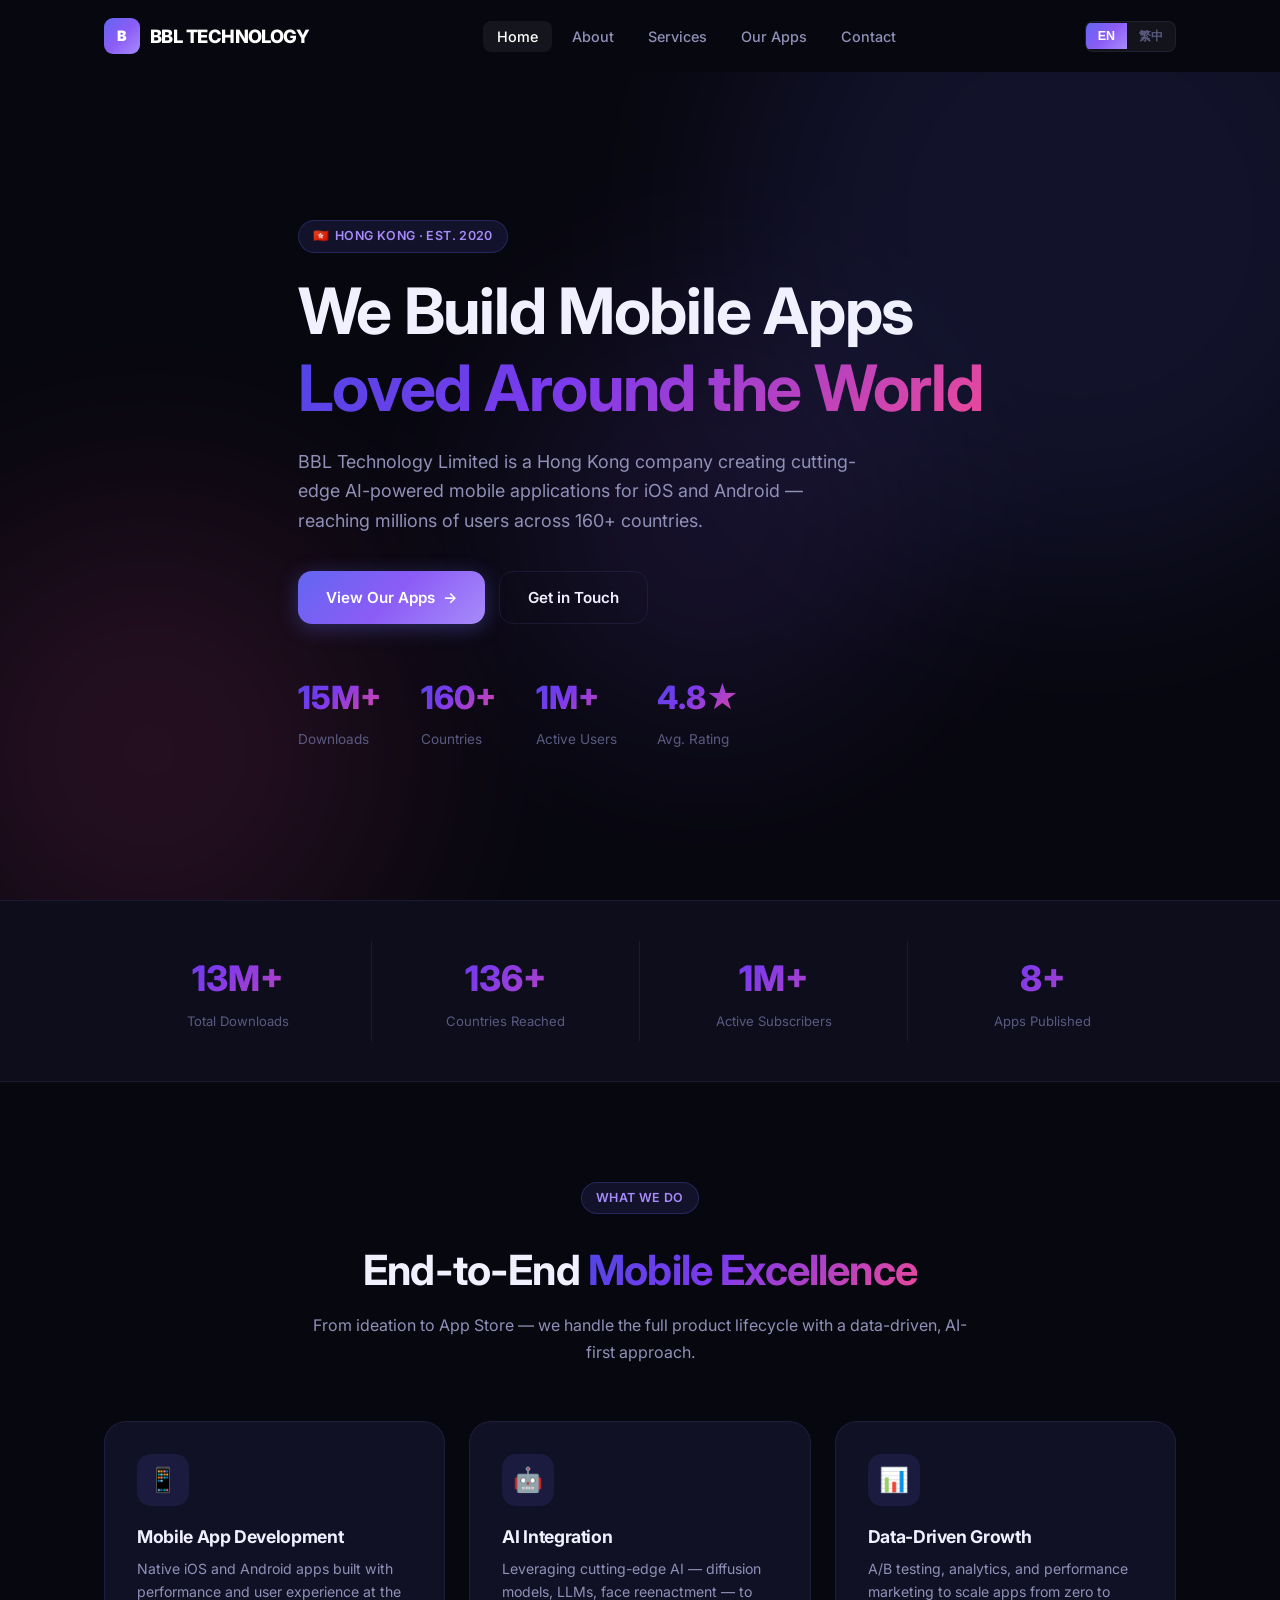
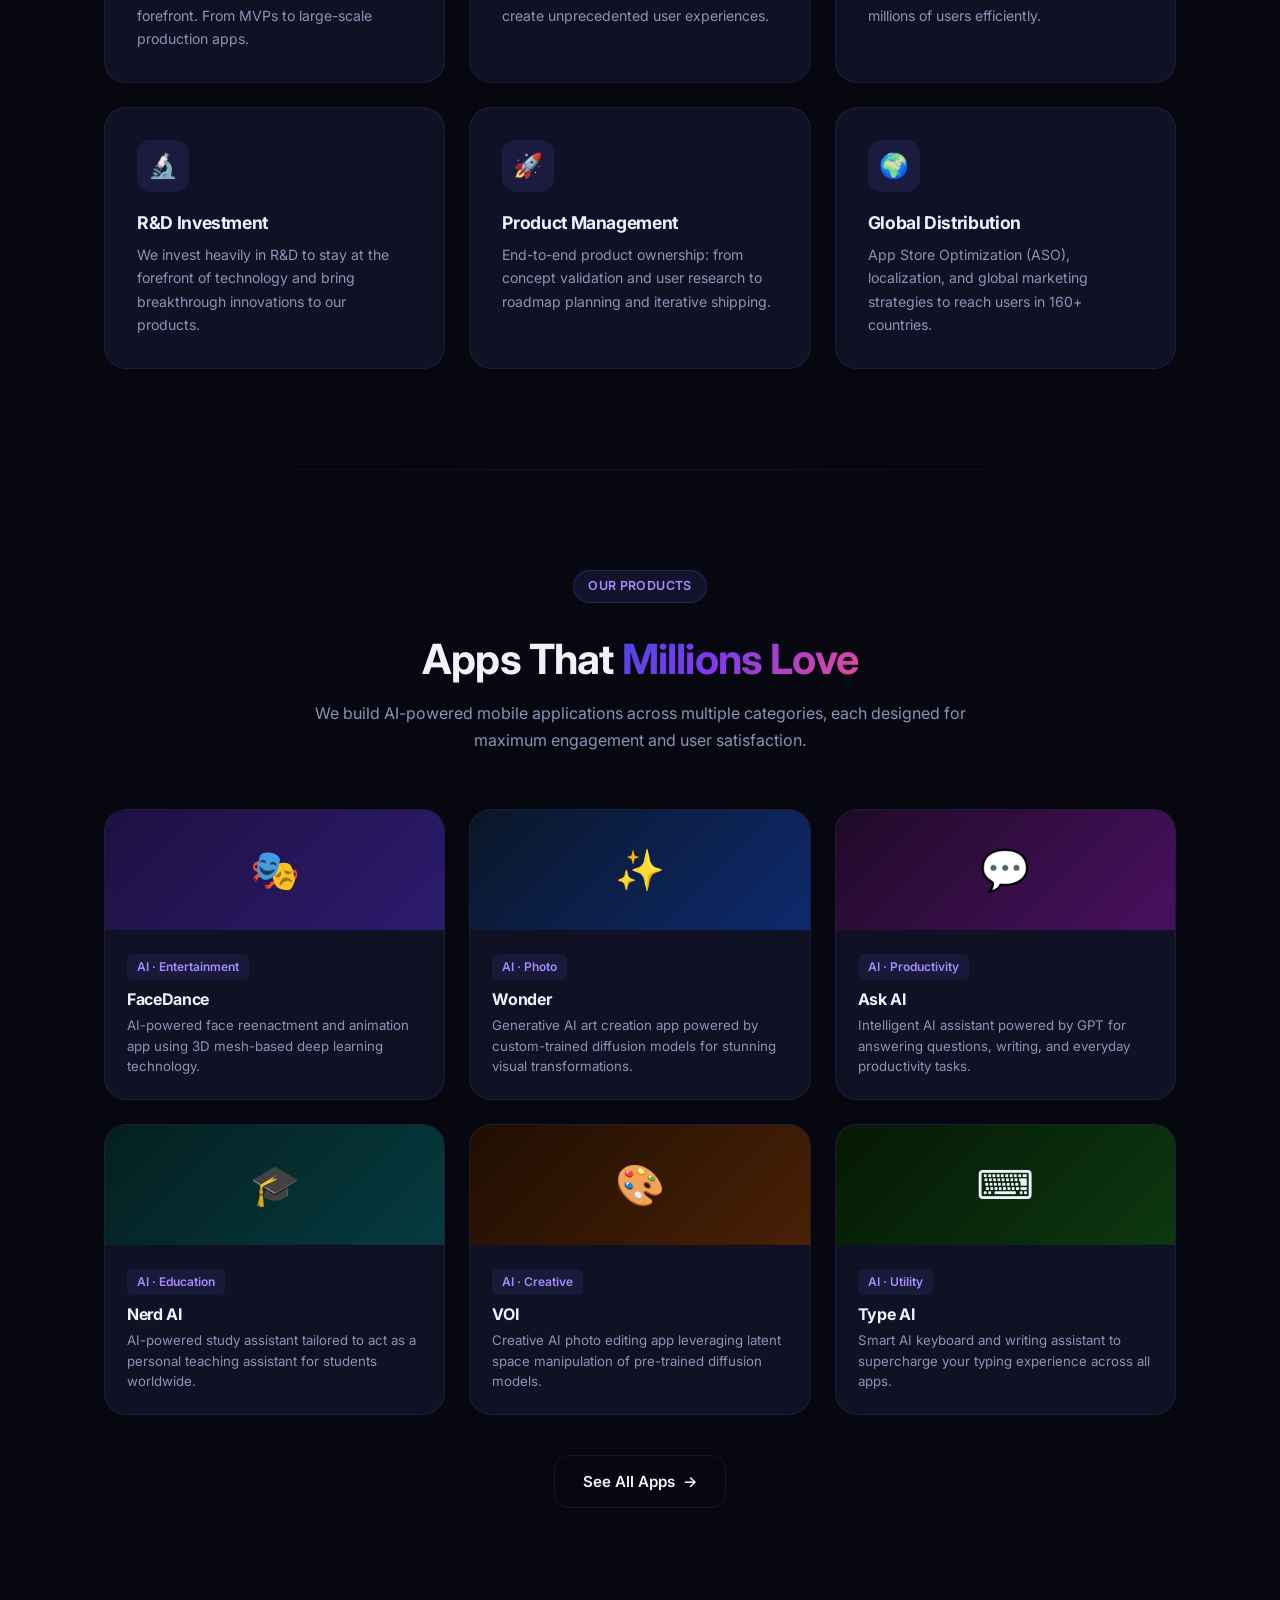
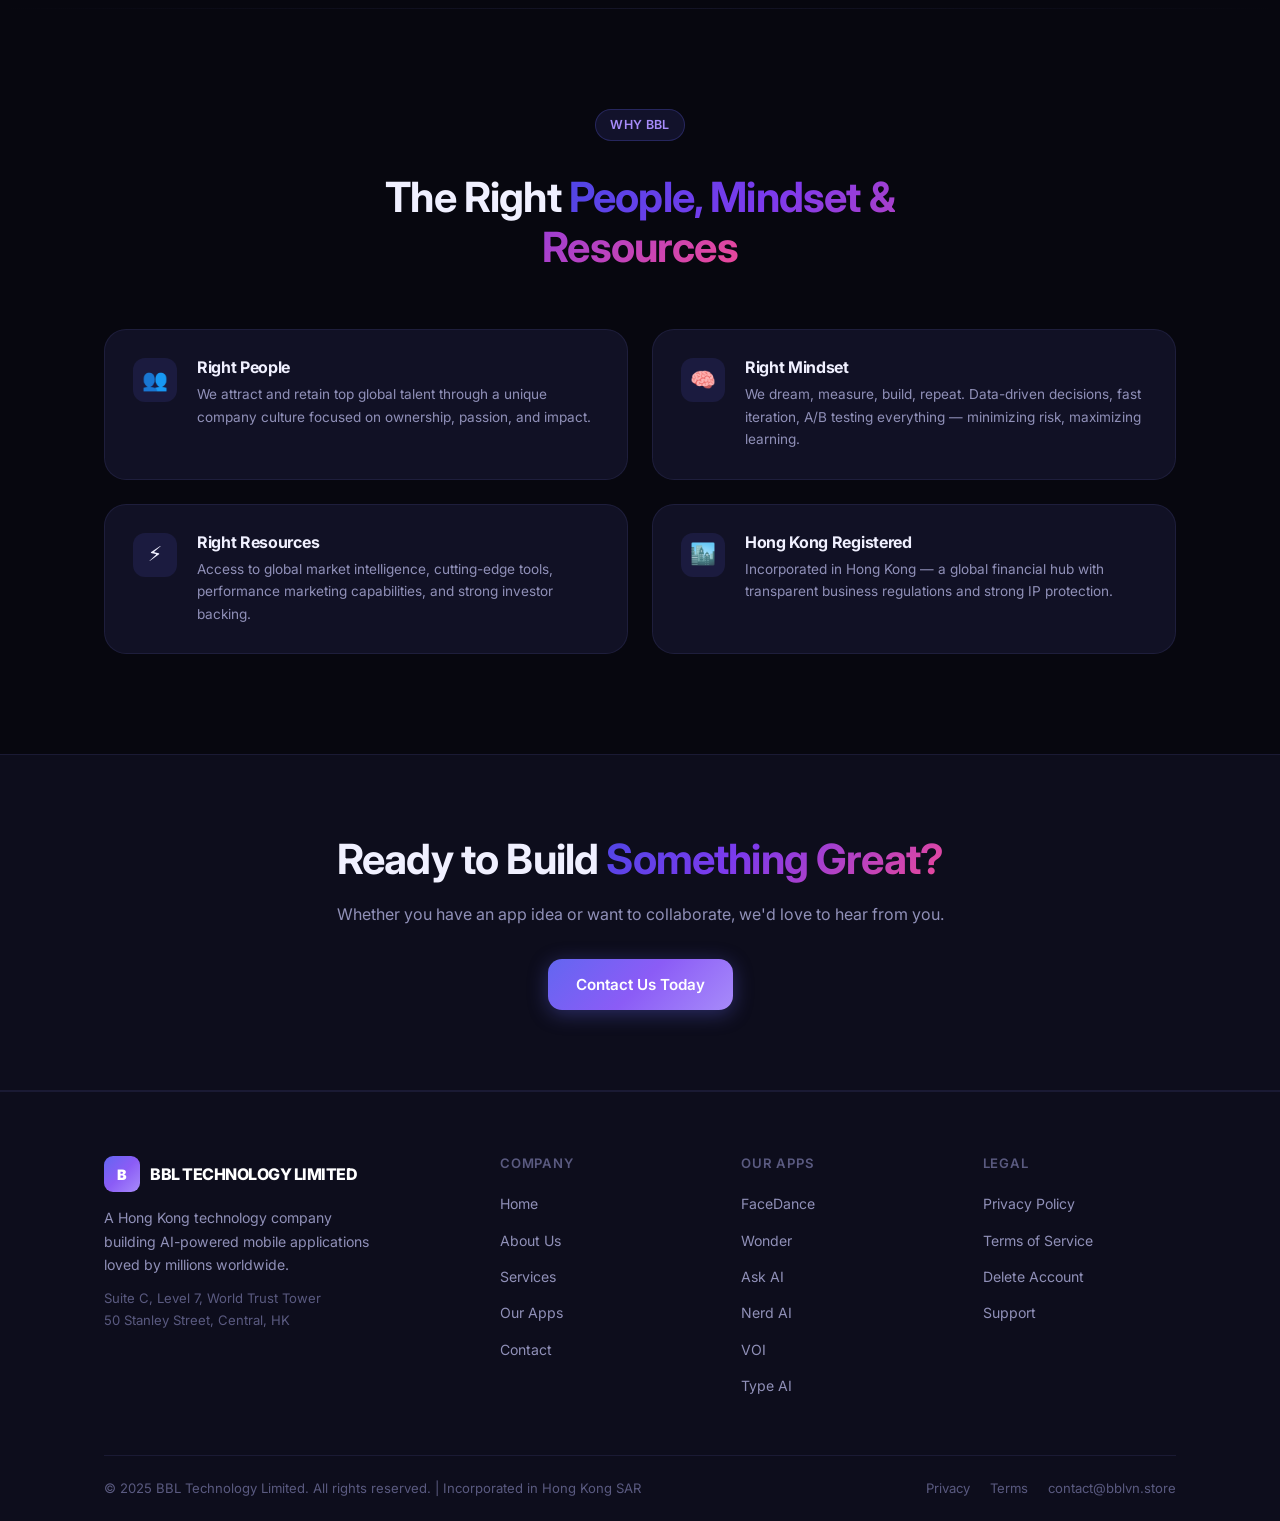
==== index.html @ 0092923e "init commit" ====
<!DOCTYPE html>
<html lang="en">
<head>
  <meta charset="UTF-8" />
  <meta name="viewport" content="width=device-width, initial-scale=1.0" />
  <title>BBL Technology Limited — Mobile App Development, Hong Kong</title>
  <meta name="description" content="BBL Technology Limited is a Hong Kong-based mobile app development company building AI-powered mobile applications loved by millions worldwide." />
  <meta name="keywords" content="BBL Technology, mobile app development, Hong Kong, AI apps, iOS, Android, app store" />
  <meta name="robots" content="index, follow" />
  <meta name="author" content="BBL Technology Limited" />
  <link rel="canonical" href="https://bblvn.store/" />

  <!-- Open Graph -->
  <meta property="og:type" content="website" />
  <meta property="og:url" content="https://bblvn.store/" />
  <meta property="og:title" content="BBL Technology Limited — Mobile App Development" />
  <meta property="og:description" content="Hong Kong mobile app company building AI-powered apps loved around the world." />
  <meta property="og:image" content="https://bblvn.store/assets/og-image.png" />

  <!-- Twitter Card -->
  <meta name="twitter:card" content="summary_large_image" />
  <meta name="twitter:title" content="BBL Technology Limited" />
  <meta name="twitter:description" content="Hong Kong mobile app company building AI-powered apps." />

  <!-- Favicon inline SVG -->
  <link rel="icon" href="data:image/svg+xml,<svg xmlns='http://www.w3.org/2000/svg' viewBox='0 0 100 100'><rect rx='22' width='100' height='100' fill='%236366f1'/><text y='.9em' font-size='68' x='12' font-family='system-ui' font-weight='900' fill='white'>B</text></svg>" />

  <!-- Preconnect Google Fonts -->
  <link rel="preconnect" href="https://fonts.googleapis.com" />
  <link rel="preconnect" href="https://fonts.gstatic.com" crossorigin />
  <link href="https://fonts.googleapis.com/css2?family=Inter:wght@400;500;600;700;800;900&display=swap" rel="stylesheet" />

  <link rel="stylesheet" href="assets/css/style.css" />

  <!-- Structured Data -->
  <script type="application/ld+json">
  {
    "@context": "https://schema.org",
    "@type": "Organization",
    "name": "BBL Technology Limited",
    "url": "https://bblvn.store",
    "logo": "https://bblvn.store/assets/og-image.png",
    "email": "contact@bblvn.store",
    "address": {
      "@type": "PostalAddress",
      "streetAddress": "Suite C, Level 7, World Trust Tower, 50 Stanley Street",
      "addressLocality": "Central",
      "addressRegion": "Hong Kong",
      "addressCountry": "HK"
    },
    "sameAs": []
  }
  </script>
</head>
<body>

<!-- ===================== NAVBAR ===================== -->
<nav id="navbar">
  <div class="container nav-inner">
    <a href="#home" class="nav-logo">
      <div class="nav-logo-mark">B</div>
      <span>BBL TECHNOLOGY</span>
    </a>

    <ul class="nav-links">
      <li><a href="#home">Home</a></li>
      <li><a href="#about">About</a></li>
      <li><a href="#services">Services</a></li>
      <li><a href="#apps">Our Apps</a></li>
      <li><a href="#contact">Contact</a></li>
    </ul>

    <div class="nav-right">
      <div class="lang-switcher">
        <button class="lang-btn active" data-lang="en">EN</button>
        <button class="lang-btn" data-lang="zh">繁中</button>
      </div>
      <button class="nav-mobile-btn" id="mobileNavBtn" aria-label="Menu">
        <span></span><span></span><span></span>
      </button>
    </div>
  </div>
</nav>

<!-- Mobile nav drawer -->
<div class="nav-drawer" id="navDrawer">
  <a href="#home">
    <span data-lang-en>Home</span>
    <span data-lang-zh style="display:none">首頁</span>
  </a>
  <a href="#about">
    <span data-lang-en>About</span>
    <span data-lang-zh style="display:none">關於我們</span>
  </a>
  <a href="#services">
    <span data-lang-en>Services</span>
    <span data-lang-zh style="display:none">服務</span>
  </a>
  <a href="#apps">
    <span data-lang-en>Our Apps</span>
    <span data-lang-zh style="display:none">我們的應用</span>
  </a>
  <a href="#contact">
    <span data-lang-en>Contact</span>
    <span data-lang-zh style="display:none">聯繫我們</span>
  </a>
  <a href="#privacy" style="color:var(--text-muted);font-size:0.85rem">Privacy Policy</a>
  <a href="#terms" style="color:var(--text-muted);font-size:0.85rem">Terms of Service</a>
</div>

<!-- ===================== APP ===================== -->
<div id="app">

  <!-- =========================================
       PAGE: HOME
       ========================================= -->
  <div class="page" id="page-home">

    <!-- Hero -->
    <section class="hero">
      <div class="hero-bg">
        <div class="hero-blob blob-1"></div>
        <div class="hero-blob blob-2"></div>
        <div class="hero-blob blob-3"></div>
      </div>
      <div class="container">
        <div class="hero-content animate-fade-up">
          <div class="badge">🇭🇰
            <span data-lang-en>Hong Kong · Est. 2020</span>
            <span data-lang-zh style="display:none">香港 · 2020年創立</span>
          </div>
          <h1>
            <span data-lang-en>We Build Mobile Apps<br /><span class="gradient-text">Loved Around the World</span></span>
            <span data-lang-zh style="display:none">我們打造深受全球用戶<br /><span class="gradient-text">喜愛的移動應用</span></span>
          </h1>
          <p style="font-size:1.12rem;margin-top:20px;max-width:560px;" data-lang-en>
            BBL Technology Limited is a Hong Kong company creating cutting-edge AI-powered mobile applications for iOS and Android — reaching millions of users across 160+ countries.
          </p>
          <p style="font-size:1.12rem;margin-top:20px;max-width:560px;display:none" data-lang-zh>
            BBL Technology Limited 是一家香港公司，專為 iOS 和 Android 開發尖端 AI 移動應用程式，服務全球 160 多個國家及地區的數百萬用戶。
          </p>
          <div class="hero-actions animate-fade-up-delay-1">
            <a href="#apps" class="btn btn-primary">
              <span data-lang-en>View Our Apps</span>
              <span data-lang-zh style="display:none">查看我們的應用</span>
              →
            </a>
            <a href="#contact" class="btn btn-outline">
              <span data-lang-en>Get in Touch</span>
              <span data-lang-zh style="display:none">聯繫我們</span>
            </a>
          </div>
          <div class="hero-stat-row animate-fade-up-delay-2">
            <div class="hero-stat">
              <strong>15M+</strong>
              <span data-lang-en>Downloads</span>
              <span data-lang-zh style="display:none">下載量</span>
            </div>
            <div class="hero-stat">
              <strong>160+</strong>
              <span data-lang-en>Countries</span>
              <span data-lang-zh style="display:none">覆蓋國家</span>
            </div>
            <div class="hero-stat">
              <strong>1M+</strong>
              <span data-lang-en>Active Users</span>
              <span data-lang-zh style="display:none">活躍用戶</span>
            </div>
            <div class="hero-stat">
              <strong>4.8★</strong>
              <span data-lang-en>Avg. Rating</span>
              <span data-lang-zh style="display:none">平均評分</span>
            </div>
          </div>
        </div>
      </div>
    </section>

    <!-- Stats Bar -->
    <div class="stats-bar">
      <div class="container">
        <div class="stats-grid">
          <div class="stat-item">
            <div class="number">
              <span data-count="15" data-suffix="M+" data-lang-en>15M+</span>
              <span data-lang-zh style="display:none">1500萬+</span>
            </div>
            <div class="label">
              <span data-lang-en>Total Downloads</span>
              <span data-lang-zh style="display:none">總下載量</span>
            </div>
          </div>
          <div class="stat-item">
            <div class="number">
              <span data-count="160" data-suffix="+" data-lang-en>160+</span>
              <span data-lang-zh style="display:none">160+</span>
            </div>
            <div class="label">
              <span data-lang-en>Countries Reached</span>
              <span data-lang-zh style="display:none">覆蓋國家</span>
            </div>
          </div>
          <div class="stat-item">
            <div class="number">
              <span data-count="1" data-suffix="M+" data-lang-en>1M+</span>
              <span data-lang-zh style="display:none">100萬+</span>
            </div>
            <div class="label">
              <span data-lang-en>Active Subscribers</span>
              <span data-lang-zh style="display:none">活躍訂閱者</span>
            </div>
          </div>
          <div class="stat-item">
            <div class="number">
              <span data-count="10" data-suffix="+" data-lang-en>10+</span>
              <span data-lang-zh style="display:none">10+</span>
            </div>
            <div class="label">
              <span data-lang-en>Apps Published</span>
              <span data-lang-zh style="display:none">已發布應用</span>
            </div>
          </div>
        </div>
      </div>
    </div>

    <!-- What We Do -->
    <section class="section">
      <div class="container">
        <div class="section-header">
          <div class="badge">
            <span data-lang-en>What We Do</span>
            <span data-lang-zh style="display:none">我們的業務</span>
          </div>
          <h2>
            <span data-lang-en>End-to-End <span class="gradient-text">Mobile Excellence</span></span>
            <span data-lang-zh style="display:none">端到端<span class="gradient-text">移動應用卓越服務</span></span>
          </h2>
          <p data-lang-en>From ideation to App Store — we handle the full product lifecycle with a data-driven, AI-first approach.</p>
          <p style="display:none" data-lang-zh>從構思到應用商店——我們以數據驅動、AI 優先的方式處理完整的產品生命週期。</p>
        </div>

        <div class="services-grid">
          <div class="service-card">
            <div class="service-icon">📱</div>
            <h3 data-lang-en>Mobile App Development</h3>
            <h3 style="display:none" data-lang-zh>移動應用開發</h3>
            <p data-lang-en>Native iOS and Android apps built with performance and user experience at the forefront. From MVPs to large-scale production apps.</p>
            <p style="display:none" data-lang-zh>以性能和用戶體驗為核心，構建原生 iOS 和 Android 應用程式，從 MVP 到大規模生產應用皆有涉獵。</p>
          </div>
          <div class="service-card">
            <div class="service-icon">🤖</div>
            <h3 data-lang-en>AI Integration</h3>
            <h3 style="display:none" data-lang-zh>AI 技術整合</h3>
            <p data-lang-en>Leveraging cutting-edge AI — diffusion models, LLMs, face reenactment — to create unprecedented user experiences.</p>
            <p style="display:none" data-lang-zh>運用尖端 AI 技術——擴散模型、大型語言模型、面部重現——打造前所未有的用戶體驗。</p>
          </div>
          <div class="service-card">
            <div class="service-icon">📊</div>
            <h3 data-lang-en>Data-Driven Growth</h3>
            <h3 style="display:none" data-lang-zh>數據驅動增長</h3>
            <p data-lang-en>A/B testing, analytics, and performance marketing to scale apps from zero to millions of users efficiently.</p>
            <p style="display:none" data-lang-zh>通過 A/B 測試、數據分析和效果營銷，高效地將應用從零擴展至數百萬用戶。</p>
          </div>
          <div class="service-card">
            <div class="service-icon">🔬</div>
            <h3 data-lang-en>R&amp;D Investment</h3>
            <h3 style="display:none" data-lang-zh>研發投資</h3>
            <p data-lang-en>We invest heavily in R&amp;D to stay at the forefront of technology and bring breakthrough innovations to our products.</p>
            <p style="display:none" data-lang-zh>我們大力投資研發，保持技術前沿，為產品帶來突破性創新。</p>
          </div>
          <div class="service-card">
            <div class="service-icon">🚀</div>
            <h3 data-lang-en>Product Management</h3>
            <h3 style="display:none" data-lang-zh>產品管理</h3>
            <p data-lang-en>End-to-end product ownership: from concept validation and user research to roadmap planning and iterative shipping.</p>
            <p style="display:none" data-lang-zh>全面的產品管理：從概念驗證和用戶研究，到路線圖規劃和迭代交付。</p>
          </div>
          <div class="service-card">
            <div class="service-icon">🌍</div>
            <h3 data-lang-en>Global Distribution</h3>
            <h3 style="display:none" data-lang-zh>全球分發</h3>
            <p data-lang-en>App Store Optimization (ASO), localization, and global marketing strategies to reach users in 160+ countries.</p>
            <p style="display:none" data-lang-zh>應用商店優化 (ASO)、本地化及全球行銷策略，觸達 160 多個國家的用戶。</p>
          </div>
        </div>
      </div>
    </section>

    <div class="divider"></div>

    <!-- Featured Products -->
    <section class="section">
      <div class="container">
        <div class="section-header">
          <div class="badge">
            <span data-lang-en>Our Products</span>
            <span data-lang-zh style="display:none">我們的產品</span>
          </div>
          <h2>
            <span data-lang-en>Apps That <span class="gradient-text">Millions Love</span></span>
            <span data-lang-zh style="display:none">數百萬用戶<span class="gradient-text">深愛的應用</span></span>
          </h2>
          <p data-lang-en>We build AI-powered mobile applications across multiple categories, each designed for maximum engagement and user satisfaction.</p>
          <p style="display:none" data-lang-zh>我們在多個類別中構建 AI 驅動的移動應用程式，每款應用均以最大化用戶參與度和滿意度為設計目標。</p>
        </div>

        <div class="products-grid">
          <div class="product-card">
            <div class="product-header purple">🎭</div>
            <div class="product-body">
              <div class="tag">AI · Entertainment</div>
              <h3 style="margin-top:10px">FaceDance</h3>
              <p data-lang-en>AI-powered face reenactment and animation app using 3D mesh-based deep learning technology.</p>
              <p style="display:none" data-lang-zh>使用 3D 網格深度學習技術的 AI 面部重現與動畫應用程式。</p>
            </div>
          </div>
          <div class="product-card">
            <div class="product-header blue">✨</div>
            <div class="product-body">
              <div class="tag">AI · Photo</div>
              <h3 style="margin-top:10px">Wonder</h3>
              <p data-lang-en>Generative AI art creation app powered by custom-trained diffusion models for stunning visual transformations.</p>
              <p style="display:none" data-lang-zh>由自訓練擴散模型驅動的生成式 AI 藝術創作應用，帶來令人驚嘆的視覺變換。</p>
            </div>
          </div>
          <div class="product-card">
            <div class="product-header pink">💬</div>
            <div class="product-body">
              <div class="tag">AI · Productivity</div>
              <h3 style="margin-top:10px">Ask AI</h3>
              <p data-lang-en>Intelligent AI assistant powered by GPT for answering questions, writing, and everyday productivity tasks.</p>
              <p style="display:none" data-lang-zh>由 GPT 驅動的智能 AI 助手，用於回答問題、寫作及日常生產力任務。</p>
            </div>
          </div>
          <div class="product-card">
            <div class="product-header teal">🎓</div>
            <div class="product-body">
              <div class="tag">AI · Education</div>
              <h3 style="margin-top:10px">Nerd AI</h3>
              <p data-lang-en>AI-powered study assistant tailored to act as a personal teaching assistant for students worldwide.</p>
              <p style="display:none" data-lang-zh>AI 驅動的學習助手，專為全球學生量身定製的個人教學助理。</p>
            </div>
          </div>
          <div class="product-card">
            <div class="product-header orange">🎨</div>
            <div class="product-body">
              <div class="tag">AI · Creative</div>
              <h3 style="margin-top:10px">VOI</h3>
              <p data-lang-en>Creative AI photo editing app leveraging latent space manipulation of pre-trained diffusion models.</p>
              <p style="display:none" data-lang-zh>創意 AI 照片編輯應用，利用預訓練擴散模型的潛在空間操作。</p>
            </div>
          </div>
          <div class="product-card">
            <div class="product-header green">⌨️</div>
            <div class="product-body">
              <div class="tag">AI · Utility</div>
              <h3 style="margin-top:10px">Type AI</h3>
              <p data-lang-en>Smart AI keyboard and writing assistant to supercharge your typing experience across all apps.</p>
              <p style="display:none" data-lang-zh>智能 AI 鍵盤和寫作助手，讓您在所有應用中的輸入體驗大幅提升。</p>
            </div>
          </div>
        </div>

        <div style="text-align:center;margin-top:40px">
          <a href="#apps" class="btn btn-outline">
            <span data-lang-en>See All Apps</span>
            <span data-lang-zh style="display:none">查看所有應用</span>
            →
          </a>
        </div>
      </div>
    </section>

    <div class="divider"></div>

    <!-- Why BBL -->
    <section class="section">
      <div class="container">
        <div class="section-header">
          <div class="badge">
            <span data-lang-en>Why BBL</span>
            <span data-lang-zh style="display:none">為何選擇 BBL</span>
          </div>
          <h2>
            <span data-lang-en>The Right <span class="gradient-text">People, Mindset &amp; Resources</span></span>
            <span data-lang-zh style="display:none">正確的<span class="gradient-text">人才、思維與資源</span></span>
          </h2>
        </div>
        <div class="why-grid" style="margin-top:56px">
          <div class="why-card">
            <div class="why-icon">👥</div>
            <div>
              <h4 data-lang-en>Right People</h4>
              <h4 style="display:none" data-lang-zh>正確的人才</h4>
              <p data-lang-en>We attract and retain top global talent through a unique company culture focused on ownership, passion, and impact.</p>
              <p style="display:none" data-lang-zh>我們通過獨特的企業文化，吸引並留住全球頂尖人才，注重主人翁精神、熱情與影響力。</p>
            </div>
          </div>
          <div class="why-card">
            <div class="why-icon">🧠</div>
            <div>
              <h4 data-lang-en>Right Mindset</h4>
              <h4 style="display:none" data-lang-zh>正確的思維</h4>
              <p data-lang-en>We dream, measure, build, repeat. Data-driven decisions, fast iteration, A/B testing everything — minimizing risk, maximizing learning.</p>
              <p style="display:none" data-lang-zh>我們夢想、衡量、構建、重複。數據驅動決策，快速迭代，A/B 測試一切——最小化風險，最大化學習。</p>
            </div>
          </div>
          <div class="why-card">
            <div class="why-icon">⚡</div>
            <div>
              <h4 data-lang-en>Right Resources</h4>
              <h4 style="display:none" data-lang-zh>正確的資源</h4>
              <p data-lang-en>Access to global market intelligence, cutting-edge tools, performance marketing capabilities, and strong investor backing.</p>
              <p style="display:none" data-lang-zh>獲取全球市場情報、尖端工具、效果行銷能力及強大的投資者支持。</p>
            </div>
          </div>
          <div class="why-card">
            <div class="why-icon">🏙️</div>
            <div>
              <h4 data-lang-en>Hong Kong Registered</h4>
              <h4 style="display:none" data-lang-zh>香港註冊企業</h4>
              <p data-lang-en>Incorporated in Hong Kong — a global financial hub with transparent business regulations and strong IP protection.</p>
              <p style="display:none" data-lang-zh>在香港（全球金融中心）依法註冊，擁有透明的商業法規及強有力的知識產權保護。</p>
            </div>
          </div>
        </div>
      </div>
    </section>

    <!-- CTA -->
    <div class="cta-banner">
      <div class="container">
        <div class="cta-inner">
          <h2>
            <span data-lang-en>Ready to Build <span class="gradient-text">Something Great?</span></span>
            <span data-lang-zh style="display:none">準備好打造<span class="gradient-text">卓越產品</span>了嗎？</span>
          </h2>
          <p data-lang-en>Whether you have an app idea or want to collaborate, we'd love to hear from you.</p>
          <p style="display:none" data-lang-zh>無論您有應用創意還是希望合作，我們都期待與您交流。</p>
          <a href="#contact" class="btn btn-primary">
            <span data-lang-en>Contact Us Today</span>
            <span data-lang-zh style="display:none">立即聯繫我們</span>
          </a>
        </div>
      </div>
    </div>
  </div>
  <!-- /page-home -->

  <!-- =========================================
       PAGE: ABOUT
       ========================================= -->
  <div class="page" id="page-about">
    <section class="section">
      <div class="container">
        <div class="about-hero">
          <div class="badge">
            <span data-lang-en>About Us</span>
            <span data-lang-zh style="display:none">關於我們</span>
          </div>
          <h1>
            <span data-lang-en>Building the Future of <span class="gradient-text">Mobile AI</span></span>
            <span data-lang-zh style="display:none">構建<span class="gradient-text">移動 AI</span> 的未來</span>
          </h1>
          <p data-lang-en>BBL Technology Limited is a Hong Kong company on a mission to lead the mobile AI app space by building cutting-edge applications that reach millions of people worldwide.</p>
          <p style="display:none" data-lang-zh>BBL Technology Limited 是一家致力於引領移動 AI 應用領域的香港公司，構建觸達全球數百萬用戶的尖端應用程式。</p>
        </div>

        <div class="about-blocks">
          <div class="about-block">
            <div class="number">2020</div>
            <h3 data-lang-en>Year Founded</h3>
            <h3 style="display:none" data-lang-zh>創立年份</h3>
            <p data-lang-en>Founded in Hong Kong with a mission to democratize AI-powered mobile experiences for users everywhere.</p>
            <p style="display:none" data-lang-zh>在香港創立，使命是讓全球用戶都能享受到 AI 驅動的移動體驗。</p>
          </div>
          <div class="about-block">
            <div class="number">HK</div>
            <h3 data-lang-en>Headquartered in Hong Kong</h3>
            <h3 style="display:none" data-lang-zh>總部位於香港</h3>
            <p data-lang-en>Suite C, Level 7, World Trust Tower, 50 Stanley Street, Central, Hong Kong — at the heart of Asia's financial hub.</p>
            <p style="display:none" data-lang-zh>香港中環士丹利街 50 號萬信大廈 7 樓 C 室——位於亞洲金融中心的核心地帶。</p>
          </div>
        </div>

        <div style="margin-top:60px">
          <div class="section-header">
            <h2>
              <span data-lang-en>Our <span class="gradient-text">Core Values</span></span>
              <span data-lang-zh style="display:none">我們的<span class="gradient-text">核心價值觀</span></span>
            </h2>
          </div>
          <div class="team-values">
            <div class="value-card">
              <div class="value-icon">🎯</div>
              <h4 data-lang-en>User First</h4>
              <h4 style="display:none" data-lang-zh>用戶優先</h4>
              <p data-lang-en>Every decision is driven by understanding and serving our users better.</p>
              <p style="display:none" data-lang-zh>每個決策都以更好地理解和服務用戶為驅動。</p>
            </div>
            <div class="value-card">
              <div class="value-icon">🔬</div>
              <h4 data-lang-en>Innovation</h4>
              <h4 style="display:none" data-lang-zh>創新</h4>
              <p data-lang-en>We invest heavily in R&amp;D to stay at the frontier of AI and mobile technology.</p>
              <p style="display:none" data-lang-zh>我們大力投資研發，保持在 AI 和移動技術的最前沿。</p>
            </div>
            <div class="value-card">
              <div class="value-icon">📈</div>
              <h4 data-lang-en>Data Driven</h4>
              <h4 style="display:none" data-lang-zh>數據驅動</h4>
              <p data-lang-en>Measure before we act. Ship fast, test everything, iterate based on data.</p>
              <p style="display:none" data-lang-zh>行動前先衡量。快速交付，測試一切，基於數據迭代。</p>
            </div>
            <div class="value-card">
              <div class="value-icon">🌐</div>
              <h4 data-lang-en>Global Thinking</h4>
              <h4 style="display:none" data-lang-zh>全球視野</h4>
              <p data-lang-en>Building products for the world, not just one market or region.</p>
              <p style="display:none" data-lang-zh>為全球用戶打造產品，而非僅針對單一市場或地區。</p>
            </div>
            <div class="value-card">
              <div class="value-icon">⚖️</div>
              <h4 data-lang-en>Integrity</h4>
              <h4 style="display:none" data-lang-zh>誠信</h4>
              <p data-lang-en>Transparent, ethical, and compliant operations — from data privacy to business practices.</p>
              <p style="display:none" data-lang-zh>透明、道德、合規的運營——從數據隱私到商業實踐。</p>
            </div>
            <div class="value-card">
              <div class="value-icon">🤝</div>
              <h4 data-lang-en>Collaboration</h4>
              <h4 style="display:none" data-lang-zh>合作</h4>
              <p data-lang-en>Great products are built by great teams. We foster a culture of trust and shared ownership.</p>
              <p style="display:none" data-lang-zh>卓越的產品由卓越的團隊打造。我們培育信任與共同擁有的文化。</p>
            </div>
          </div>
        </div>

        <div style="margin-top:80px;background:var(--bg-card);border:1px solid var(--border);border-radius:var(--radius-lg);padding:40px 44px;display:grid;grid-template-columns:1fr 1fr;gap:32px">
          <div>
            <h3 style="margin-bottom:16px">
              <span data-lang-en>Company Information</span>
              <span data-lang-zh style="display:none">公司資訊</span>
            </h3>
            <table style="width:100%;border-collapse:collapse">
              <tr>
                <td style="padding:10px 0;border-bottom:1px solid var(--border);color:var(--text-muted);font-size:0.85rem;width:40%">
                  <span data-lang-en>Legal Name</span><span data-lang-zh style="display:none">法定名稱</span>
                </td>
                <td style="padding:10px 0;border-bottom:1px solid var(--border);font-size:0.88rem">BBL Technology Limited</td>
              </tr>
              <tr>
                <td style="padding:10px 0;border-bottom:1px solid var(--border);color:var(--text-muted);font-size:0.85rem">
                  <span data-lang-en>Jurisdiction</span><span data-lang-zh style="display:none">司法管轄區</span>
                </td>
                <td style="padding:10px 0;border-bottom:1px solid var(--border);font-size:0.88rem">
                  <span data-lang-en>Hong Kong SAR, China</span><span data-lang-zh style="display:none">中國香港特別行政區</span>
                </td>
              </tr>
              <tr>
                <td style="padding:10px 0;border-bottom:1px solid var(--border);color:var(--text-muted);font-size:0.85rem">
                  <span data-lang-en>Industry</span><span data-lang-zh style="display:none">行業</span>
                </td>
                <td style="padding:10px 0;border-bottom:1px solid var(--border);font-size:0.88rem">
                  <span data-lang-en>Mobile Technology / AI</span><span data-lang-zh style="display:none">移動技術 / 人工智能</span>
                </td>
              </tr>
              <tr>
                <td style="padding:10px 0;color:var(--text-muted);font-size:0.85rem">
                  <span data-lang-en>Website</span><span data-lang-zh style="display:none">網站</span>
                </td>
                <td style="padding:10px 0;font-size:0.88rem"><a href="https://bblvn.store" style="color:var(--accent-3)">bblvn.store</a></td>
              </tr>
            </table>
          </div>
          <div>
            <h3 style="margin-bottom:16px">
              <span data-lang-en>Registered Address</span>
              <span data-lang-zh style="display:none">註冊地址</span>
            </h3>
            <address style="font-style:normal;font-size:0.93rem;color:var(--text-secondary);line-height:1.9">
              Suite C, Level 7<br />
              World Trust Tower<br />
              50 Stanley Street<br />
              Central, Hong Kong
            </address>
            <div style="margin-top:20px">
              <a href="mailto:contact@bblvn.store" style="color:var(--accent-3);font-size:0.93rem">contact@bblvn.store</a>
            </div>
          </div>
        </div>
      </div>
    </section>
  </div>
  <!-- /page-about -->

  <!-- =========================================
       PAGE: SERVICES
       ========================================= -->
  <div class="page" id="page-services">
    <section class="section">
      <div class="container">
        <div class="services-hero">
          <div class="badge">
            <span data-lang-en>Services</span>
            <span data-lang-zh style="display:none">服務</span>
          </div>
          <h1>
            <span data-lang-en>What We <span class="gradient-text">Specialize In</span></span>
            <span data-lang-zh style="display:none">我們的<span class="gradient-text">專業領域</span></span>
          </h1>
          <p data-lang-en>A full-stack mobile product company, from concept to global scale — powered by AI and data at every step.</p>
          <p style="display:none" data-lang-zh>全棧移動產品公司，從概念到全球規模——每個環節都由 AI 和數據驅動。</p>
        </div>

        <div class="services-detailed">
          <div class="service-detail-card">
            <div class="service-detail-icon">📱</div>
            <h3 data-lang-en>Mobile App Development</h3>
            <h3 style="display:none" data-lang-zh>移動應用開發</h3>
            <p data-lang-en>We build high-performance, scalable mobile applications for iOS and Android with a focus on clean architecture, beautiful UX, and long-term maintainability.</p>
            <p style="display:none" data-lang-zh>我們為 iOS 和 Android 構建高性能、可擴展的移動應用，注重簡潔架構、精美用戶體驗和長期可維護性。</p>
            <ul class="service-feature-list">
              <li data-lang-en>Native iOS (Swift) &amp; Android (Kotlin)</li>
              <li style="display:none" data-lang-zh>原生 iOS (Swift) 和 Android (Kotlin)</li>
              <li data-lang-en>Cross-platform with Flutter / React Native</li>
              <li style="display:none" data-lang-zh>Flutter / React Native 跨平台開發</li>
              <li data-lang-en>End-to-end from design to App Store submission</li>
              <li style="display:none" data-lang-zh>從設計到應用商店提交的端到端服務</li>
              <li data-lang-en>App Store &amp; Google Play optimization</li>
              <li style="display:none" data-lang-zh>App Store 和 Google Play 優化</li>
            </ul>
          </div>

          <div class="service-detail-card">
            <div class="service-detail-icon">🤖</div>
            <h3 data-lang-en>AI &amp; Machine Learning</h3>
            <h3 style="display:none" data-lang-zh>人工智能與機器學習</h3>
            <p data-lang-en>We integrate state-of-the-art AI technologies — including custom-trained models — to create genuinely intelligent mobile experiences.</p>
            <p style="display:none" data-lang-zh>我們整合最先進的 AI 技術（包括自訓練模型），創造真正智能的移動體驗。</p>
            <ul class="service-feature-list">
              <li data-lang-en>Large Language Model (LLM) integration</li>
              <li style="display:none" data-lang-zh>大型語言模型 (LLM) 整合</li>
              <li data-lang-en>Generative image / diffusion models</li>
              <li style="display:none" data-lang-zh>生成圖像 / 擴散模型</li>
              <li data-lang-en>Computer vision &amp; face technology</li>
              <li style="display:none" data-lang-zh>計算機視覺和面部技術</li>
              <li data-lang-en>On-device ML model inference</li>
              <li style="display:none" data-lang-zh>設備端 ML 模型推理</li>
            </ul>
          </div>

          <div class="service-detail-card">
            <div class="service-detail-icon">📊</div>
            <h3 data-lang-en>Product &amp; Growth Strategy</h3>
            <h3 style="display:none" data-lang-zh>產品與增長策略</h3>
            <p data-lang-en>Data-driven product management culture with rigorous testing and a clear roadmap to scale apps to millions of users worldwide.</p>
            <p style="display:none" data-lang-zh>嚴格測試、清晰路線圖，以數據驅動的產品管理文化，將應用擴展至全球數百萬用戶。</p>
            <ul class="service-feature-list">
              <li data-lang-en>User research &amp; hypothesis testing</li>
              <li style="display:none" data-lang-zh>用戶研究和假設測試</li>
              <li data-lang-en>A/B testing &amp; conversion optimization</li>
              <li style="display:none" data-lang-zh>A/B 測試和轉化優化</li>
              <li data-lang-en>Analytics &amp; KPI frameworks</li>
              <li style="display:none" data-lang-zh>分析和 KPI 框架</li>
              <li data-lang-en>Subscription &amp; monetization strategy</li>
              <li style="display:none" data-lang-zh>訂閱和盈利策略</li>
            </ul>
          </div>

          <div class="service-detail-card">
            <div class="service-detail-icon">🌍</div>
            <h3 data-lang-en>Global Marketing &amp; Distribution</h3>
            <h3 style="display:none" data-lang-zh>全球行銷與分發</h3>
            <p data-lang-en>From App Store Optimization to paid user acquisition, we have the marketing engine to make your app a global success.</p>
            <p style="display:none" data-lang-zh>從應用商店優化到付費用戶獲取，我們擁有使您的應用在全球取得成功的行銷引擎。</p>
            <ul class="service-feature-list">
              <li data-lang-en>App Store Optimization (ASO)</li>
              <li style="display:none" data-lang-zh>應用商店優化 (ASO)</li>
              <li data-lang-en>Performance marketing (Meta, Google, TikTok)</li>
              <li style="display:none" data-lang-zh>效果行銷 (Meta, Google, TikTok)</li>
              <li data-lang-en>Localization for 50+ languages</li>
              <li style="display:none" data-lang-zh>50 多種語言本地化</li>
              <li data-lang-en>Influencer &amp; viral growth campaigns</li>
              <li style="display:none" data-lang-zh>網紅行銷和病毒式增長活動</li>
            </ul>
          </div>
        </div>

        <!-- Process -->
        <div class="process-section">
          <div class="section-header">
            <div class="badge">
              <span data-lang-en>Our Process</span>
              <span data-lang-zh style="display:none">我們的流程</span>
            </div>
            <h2>
              <span data-lang-en>Dream. Measure. <span class="gradient-text">Build. Repeat.</span></span>
              <span data-lang-zh style="display:none">夢想。衡量。<span class="gradient-text">構建。重複。</span></span>
            </h2>
          </div>
          <div class="process-steps">
            <div class="process-step">
              <div class="step-num">💡</div>
              <h4 data-lang-en>Ideation</h4>
              <h4 style="display:none" data-lang-zh>創意構思</h4>
              <p data-lang-en>Market research &amp; opportunity analysis</p>
              <p style="display:none" data-lang-zh>市場調研和機會分析</p>
            </div>
            <div class="process-step">
              <div class="step-num">📐</div>
              <h4 data-lang-en>Design</h4>
              <h4 style="display:none" data-lang-zh>設計</h4>
              <p data-lang-en>UX/UI prototyping &amp; user testing</p>
              <p style="display:none" data-lang-zh>UX/UI 原型和用戶測試</p>
            </div>
            <div class="process-step">
              <div class="step-num">🔨</div>
              <h4 data-lang-en>Build</h4>
              <h4 style="display:none" data-lang-zh>構建</h4>
              <p data-lang-en>Agile development &amp; QA</p>
              <p style="display:none" data-lang-zh>敏捷開發和質量保證</p>
            </div>
            <div class="process-step">
              <div class="step-num">🚀</div>
              <h4 data-lang-en>Launch</h4>
              <h4 style="display:none" data-lang-zh>發布</h4>
              <p data-lang-en>App Store submission &amp; go-to-market</p>
              <p style="display:none" data-lang-zh>應用商店提交和市場推廣</p>
            </div>
            <div class="process-step">
              <div class="step-num">📈</div>
              <h4 data-lang-en>Grow</h4>
              <h4 style="display:none" data-lang-zh>增長</h4>
              <p data-lang-en>Marketing, ASO &amp; retention</p>
              <p style="display:none" data-lang-zh>行銷、ASO 和用戶留存</p>
            </div>
          </div>
        </div>
      </div>
    </section>
  </div>
  <!-- /page-services -->

  <!-- =========================================
       PAGE: APPS
       ========================================= -->
  <div class="page" id="page-apps">
    <section class="section">
      <div class="container">
        <div class="apps-hero">
          <div class="badge">
            <span data-lang-en>Our Apps</span>
            <span data-lang-zh style="display:none">我們的應用</span>
          </div>
          <h1>
            <span data-lang-en>Cutting-Edge Apps <span class="gradient-text">For Everyone</span></span>
            <span data-lang-zh style="display:none">面向所有人的<span class="gradient-text">尖端應用</span></span>
          </h1>
          <p data-lang-en>We build and publish AI-powered mobile apps across entertainment, productivity, creativity, and education — available on iOS and Android worldwide.</p>
          <p style="display:none" data-lang-zh>我們在娛樂、生產力、創意和教育領域構建並發布 AI 驅動的移動應用，在全球 iOS 和 Android 平台上提供。</p>
        </div>

        <div class="apps-grid">
          <div class="app-card">
            <div class="app-banner" style="background:linear-gradient(135deg,#1e1042,#2d1b6e)">🎭</div>
            <div class="app-body">
              <div class="app-meta">
                <div class="tag">Entertainment · AI</div>
                <span style="font-size:0.8rem;color:var(--text-muted)">4.8 ★</span>
              </div>
              <h3>FaceDance</h3>
              <p data-lang-en>AI-powered face reenactment and animation. Bring photos to life using 3D mesh-based deep learning — create viral videos with a single tap.</p>
              <p style="display:none" data-lang-zh>AI 驅動的面部重現和動畫。使用 3D 網格深度學習技術讓照片栩栩如生——一鍵創作病毒式傳播視頻。</p>
              <div class="app-store-links">
                <span class="store-badge">🍎 App Store</span>
                <span class="store-badge">🤖 Google Play</span>
              </div>
            </div>
          </div>

          <div class="app-card">
            <div class="app-banner" style="background:linear-gradient(135deg,#0a1628,#0d2a6e)">✨</div>
            <div class="app-body">
              <div class="app-meta">
                <div class="tag">Photo · AI Art</div>
                <span style="font-size:0.8rem;color:var(--text-muted)">4.7 ★</span>
              </div>
              <h3>Wonder</h3>
              <p data-lang-en>Generative AI art creation powered by custom-trained diffusion models. Transform photos into stunning AI artwork in seconds.</p>
              <p style="display:none" data-lang-zh>由自訓練擴散模型驅動的生成式 AI 藝術創作。幾秒內將照片轉化為令人驚嘆的 AI 藝術作品。</p>
              <div class="app-store-links">
                <span class="store-badge">🍎 App Store</span>
                <span class="store-badge">🤖 Google Play</span>
              </div>
            </div>
          </div>

          <div class="app-card">
            <div class="app-banner" style="background:linear-gradient(135deg,#1f0a28,#4a1060)">💬</div>
            <div class="app-body">
              <div class="app-meta">
                <div class="tag">Productivity · AI</div>
                <span style="font-size:0.8rem;color:var(--text-muted)">4.9 ★</span>
              </div>
              <h3>Ask AI</h3>
              <p data-lang-en>Your intelligent AI assistant powered by GPT. Get instant answers, help with writing, analysis, coding, and everyday tasks.</p>
              <p style="display:none" data-lang-zh>由 GPT 驅動的智能 AI 助手。即時獲取答案，獲得寫作、分析、編碼和日常任務的幫助。</p>
              <div class="app-store-links">
                <span class="store-badge">🍎 App Store</span>
                <span class="store-badge">🤖 Google Play</span>
              </div>
            </div>
          </div>

          <div class="app-card">
            <div class="app-banner" style="background:linear-gradient(135deg,#041f20,#063b40)">🎓</div>
            <div class="app-body">
              <div class="app-meta">
                <div class="tag">Education · AI</div>
                <span style="font-size:0.8rem;color:var(--text-muted)">4.8 ★</span>
              </div>
              <h3>Nerd AI</h3>
              <p data-lang-en>Your personal AI teaching assistant. Get step-by-step homework help, explanations, and study guidance across all subjects.</p>
              <p style="display:none" data-lang-zh>您的個人 AI 教學助手。獲取逐步作業輔導、解釋和跨學科學習指導。</p>
              <div class="app-store-links">
                <span class="store-badge">🍎 App Store</span>
                <span class="store-badge">🤖 Google Play</span>
              </div>
            </div>
          </div>

          <div class="app-card">
            <div class="app-banner" style="background:linear-gradient(135deg,#1f0e02,#4a2006)">🎨</div>
            <div class="app-body">
              <div class="app-meta">
                <div class="tag">Creative · AI</div>
                <span style="font-size:0.8rem;color:var(--text-muted)">4.7 ★</span>
              </div>
              <h3>VOI</h3>
              <p data-lang-en>Creative AI photo editor with stunning filters and transformations powered by latent diffusion model technology.</p>
              <p style="display:none" data-lang-zh>創意 AI 照片編輯器，由潛在擴散模型技術驅動，提供令人驚嘆的濾鏡和變換效果。</p>
              <div class="app-store-links">
                <span class="store-badge">🍎 App Store</span>
                <span class="store-badge">🤖 Google Play</span>
              </div>
            </div>
          </div>

          <div class="app-card">
            <div class="app-banner" style="background:linear-gradient(135deg,#051805,#0c3810)">⌨️</div>
            <div class="app-body">
              <div class="app-meta">
                <div class="tag">Utility · AI</div>
                <span style="font-size:0.8rem;color:var(--text-muted)">4.6 ★</span>
              </div>
              <h3>Type AI</h3>
              <p data-lang-en>Smart AI-powered keyboard and writing assistant. Auto-complete, rephrase, and supercharge your typing across every app.</p>
              <p style="display:none" data-lang-zh>智能 AI 鍵盤和寫作助手。在所有應用中自動完成、改寫和大幅提升您的輸入體驗。</p>
              <div class="app-store-links">
                <span class="store-badge">🍎 App Store</span>
                <span class="store-badge">🤖 Google Play</span>
              </div>
            </div>
          </div>
        </div>

        <div style="margin-top:56px;background:rgba(99,102,241,0.06);border:1px solid rgba(99,102,241,0.15);border-radius:var(--radius-lg);padding:36px;text-align:center">
          <h3 style="margin-bottom:12px">
            <span data-lang-en>Looking for a specific app's Privacy Policy or Terms?</span>
            <span data-lang-zh style="display:none">尋找特定應用的隱私政策或條款？</span>
          </h3>
          <p data-lang-en>All BBL Technology apps are governed by our unified Privacy Policy and Terms of Service.</p>
          <p style="display:none" data-lang-zh>所有 BBL Technology 應用均受我們統一的隱私政策和服務條款管轄。</p>
          <div style="display:flex;gap:12px;justify-content:center;margin-top:20px;flex-wrap:wrap">
            <a href="#privacy" class="btn btn-outline" style="font-size:0.88rem;padding:10px 20px">
              <span data-lang-en>Privacy Policy</span>
              <span data-lang-zh style="display:none">隱私政策</span>
            </a>
            <a href="#terms" class="btn btn-outline" style="font-size:0.88rem;padding:10px 20px">
              <span data-lang-en>Terms of Service</span>
              <span data-lang-zh style="display:none">服務條款</span>
            </a>
            <a href="#delete-account" class="btn btn-outline" style="font-size:0.88rem;padding:10px 20px">
              <span data-lang-en>Delete Account</span>
              <span data-lang-zh style="display:none">刪除帳戶</span>
            </a>
          </div>
        </div>
      </div>
    </section>
  </div>
  <!-- /page-apps -->

  <!-- =========================================
       PAGE: CONTACT
       ========================================= -->
  <div class="page" id="page-contact">
    <section class="section">
      <div class="container">
        <div class="contact-hero">
          <div class="badge">
            <span data-lang-en>Contact Us</span>
            <span data-lang-zh style="display:none">聯繫我們</span>
          </div>
          <h1>
            <span data-lang-en>Let's <span class="gradient-text">Talk</span></span>
            <span data-lang-zh style="display:none">讓我們<span class="gradient-text">交流</span></span>
          </h1>
          <p data-lang-en>Have a question, a project in mind, or want to collaborate? We'd love to hear from you.</p>
          <p style="display:none" data-lang-zh>有疑問、有項目想法或想要合作？我們很樂意聽取您的意見。</p>
        </div>

        <div class="contact-layout">
          <div class="contact-info">
            <div class="contact-info-card">
              <div class="contact-icon">🏢</div>
              <div>
                <h4 data-lang-en>Registered Address</h4>
                <h4 style="display:none" data-lang-zh>註冊地址</h4>
                <p>Suite C, Level 7, World Trust Tower<br />50 Stanley Street, Central<br />Hong Kong</p>
              </div>
            </div>
            <div class="contact-info-card">
              <div class="contact-icon">✉️</div>
              <div>
                <h4 data-lang-en>Email</h4>
                <h4 style="display:none" data-lang-zh>電子郵件</h4>
                <a href="mailto:contact@bblvn.store">contact@bblvn.store</a>
              </div>
            </div>
            <div class="contact-info-card">
              <div class="contact-icon">🌐</div>
              <div>
                <h4 data-lang-en>Website</h4>
                <h4 style="display:none" data-lang-zh>網站</h4>
                <a href="https://bblvn.store">bblvn.store</a>
              </div>
            </div>
            <div class="contact-info-card">
              <div class="contact-icon">🕐</div>
              <div>
                <h4 data-lang-en>Response Time</h4>
                <h4 style="display:none" data-lang-zh>回應時間</h4>
                <p data-lang-en>We aim to respond within 1–2 business days (HKT)</p>
                <p style="display:none" data-lang-zh>我們通常在 1-2 個工作日內（香港時間）回覆</p>
              </div>
            </div>
          </div>

          <div class="contact-form-card">
            <h3 data-lang-en>Send Us a Message</h3>
            <h3 style="display:none" data-lang-zh>發送訊息</h3>
            <form id="contactForm" style="margin-top:8px">
              <div class="form-row">
                <div class="form-group">
                  <label data-lang-en>First Name</label>
                  <label style="display:none" data-lang-zh>名字</label>
                  <input type="text" class="form-control" placeholder="John" required />
                </div>
                <div class="form-group">
                  <label data-lang-en>Last Name</label>
                  <label style="display:none" data-lang-zh>姓氏</label>
                  <input type="text" class="form-control" placeholder="Doe" required />
                </div>
              </div>
              <div class="form-group">
                <label>Email</label>
                <input type="email" class="form-control" placeholder="you@example.com" required />
              </div>
              <div class="form-group">
                <label data-lang-en>Subject</label>
                <label style="display:none" data-lang-zh>主題</label>
                <input type="text" class="form-control" placeholder="How can we help?" />
              </div>
              <div class="form-group">
                <label data-lang-en>Message</label>
                <label style="display:none" data-lang-zh>訊息內容</label>
                <textarea class="form-control" rows="5" placeholder="Tell us more..."></textarea>
              </div>
              <button type="submit" class="btn btn-primary" style="width:100%;justify-content:center">
                <span data-lang-en>Send Message</span>
                <span data-lang-zh style="display:none">發送訊息</span>
              </button>
            </form>
          </div>
        </div>
      </div>
    </section>
  </div>
  <!-- /page-contact -->

  <!-- =========================================
       PAGE: PRIVACY POLICY
       ========================================= -->
  <div class="page" id="page-privacy">
    <section class="section-sm">
      <div class="container">
        <div class="legal-hero">
          <div class="badge">Legal</div>
          <h1>Privacy Policy</h1>
          <p>Effective Date: January 1, 2025 &nbsp;|&nbsp; Last Updated: January 1, 2025</p>
          <p style="margin-top:6px">BBL Technology Limited ("BBL", "we", "us", or "our")</p>
        </div>
        <div class="legal-body">
          <div class="legal-toc">
            <h4>Table of Contents</h4>
            <ol>
              <li><a href="#priv-1">Information We Collect</a></li>
              <li><a href="#priv-2">How We Use Your Information</a></li>
              <li><a href="#priv-3">Sharing Your Information</a></li>
              <li><a href="#priv-4">Data Retention</a></li>
              <li><a href="#priv-5">Your Rights</a></li>
              <li><a href="#priv-6">Children's Privacy</a></li>
              <li><a href="#priv-7">Security</a></li>
              <li><a href="#priv-8">Third-Party Services</a></li>
              <li><a href="#priv-9">International Data Transfers</a></li>
              <li><a href="#priv-10">Changes to This Policy</a></li>
              <li><a href="#priv-11">Contact Us</a></li>
            </ol>
          </div>

          <section id="priv-intro">
            <p>This Privacy Policy explains how BBL Technology Limited ("Company", "we", "us", "our"), registered at Suite C, Level 7, World Trust Tower, 50 Stanley Street, Central, Hong Kong, collects, uses, and protects information when you use our mobile applications and services (collectively, the "Services").</p>
            <p>By downloading, installing, or using any of our apps, you agree to the collection and use of information in accordance with this policy. If you do not agree, please do not use our Services.</p>
          </section>

          <section id="priv-1">
            <h2>1. Information We Collect</h2>
            <h3>1.1 Information You Provide Directly</h3>
            <ul>
              <li><strong>Account information:</strong> If you create an account, we collect your email address, username, and password (stored encrypted).</li>
              <li><strong>Profile information:</strong> Optional profile photo, display name, and preferences you set.</li>
              <li><strong>Communications:</strong> Messages you send to our support team via email or in-app chat.</li>
              <li><strong>Purchases:</strong> When you make in-app purchases, transaction details are processed by Apple App Store or Google Play. We do not store your payment card information.</li>
            </ul>
            <h3>1.2 Information Collected Automatically</h3>
            <ul>
              <li><strong>Device information:</strong> Device type, operating system version, unique device identifiers (IDFV, Android ID), and hardware model.</li>
              <li><strong>Usage data:</strong> Features used, session duration, screens viewed, button taps, and in-app events.</li>
              <li><strong>Log data:</strong> IP address, timestamps, crash reports, and diagnostic information.</li>
              <li><strong>Location:</strong> Approximate location based on IP address only. We do not collect precise GPS location unless explicitly requested by a specific feature with your consent.</li>
            </ul>
            <h3>1.3 Information from Third Parties</h3>
            <ul>
              <li>Authentication information if you sign in using Apple Sign-In or Google Sign-In.</li>
              <li>Analytics and attribution data from our analytics partners.</li>
            </ul>
          </section>

          <section id="priv-2">
            <h2>2. How We Use Your Information</h2>
            <p>We use the information we collect to:</p>
            <ul>
              <li>Provide, maintain, and improve our Services and apps.</li>
              <li>Process transactions and send related notifications (receipts, subscription renewals).</li>
              <li>Send service-related communications (security alerts, policy updates).</li>
              <li>Analyze usage patterns to improve features and fix bugs.</li>
              <li>Detect, prevent, and respond to fraud, abuse, and security incidents.</li>
              <li>Comply with legal obligations under applicable Hong Kong law.</li>
              <li>Personalize your experience and show relevant in-app content.</li>
              <li>Conduct research and develop new products and features.</li>
            </ul>
            <p>We do <strong>not</strong> sell your personal information to third parties. We do <strong>not</strong> use your data for targeted advertising without your explicit opt-in consent.</p>
          </section>

          <section id="priv-3">
            <h2>3. Sharing Your Information</h2>
            <p>We may share your information with:</p>
            <ul>
              <li><strong>Service Providers:</strong> Trusted third-party vendors who help us operate our Services (e.g., cloud hosting, analytics, crash reporting, customer support). These providers are contractually required to protect your data.</li>
              <li><strong>Apple / Google:</strong> When you make purchases or sign in via their platforms, your information is also governed by their respective privacy policies.</li>
              <li><strong>Legal Authorities:</strong> When required by law, court order, or governmental authority under applicable Hong Kong or international law.</li>
              <li><strong>Business Transfers:</strong> In the event of a merger, acquisition, or sale of assets, your information may be transferred. We will notify you before your data is transferred and becomes subject to a different privacy policy.</li>
            </ul>
            <p>We do <strong>not</strong> share your personal data with unaffiliated third parties for their own marketing purposes.</p>
          </section>

          <section id="priv-4">
            <h2>4. Data Retention</h2>
            <p>We retain your personal data for as long as necessary to provide the Services and for legitimate business purposes, including:</p>
            <ul>
              <li>Account data: Retained until you delete your account or request deletion.</li>
              <li>Usage and analytics data: Retained for up to 24 months in aggregated or de-identified form.</li>
              <li>Transaction records: Retained for 7 years as required by Hong Kong accounting regulations.</li>
              <li>Communication records: Retained for up to 2 years.</li>
            </ul>
            <p>When you delete your account, we will delete or anonymize your personal data within 30 days, unless we are required to retain it for legal compliance.</p>
          </section>

          <section id="priv-5">
            <h2>5. Your Rights</h2>
            <p>Depending on your jurisdiction, you may have the following rights:</p>
            <ul>
              <li><strong>Access:</strong> Request a copy of the personal data we hold about you.</li>
              <li><strong>Correction:</strong> Request correction of inaccurate or incomplete data.</li>
              <li><strong>Deletion:</strong> Request deletion of your personal data ("right to be forgotten").</li>
              <li><strong>Portability:</strong> Request your data in a structured, machine-readable format.</li>
              <li><strong>Opt-out:</strong> Opt out of marketing communications at any time via in-app settings or by contacting us.</li>
              <li><strong>Withdraw Consent:</strong> Where processing is based on consent, withdraw that consent at any time.</li>
            </ul>
            <p>To delete your account and associated data, please visit our <a href="#delete-account">Delete Account</a> page or email <a href="mailto:contact@bblvn.store">contact@bblvn.store</a>.</p>
            <div class="contact-box">
              <p>To exercise any of these rights, please contact us at: <a href="mailto:contact@bblvn.store">contact@bblvn.store</a>. We will respond within 30 days.</p>
            </div>
          </section>

          <section id="priv-6">
            <h2>6. Children's Privacy</h2>
            <p>Our Services are not directed to children under the age of 13 (or 16 in the European Economic Area). We do not knowingly collect personal information from children under these age thresholds.</p>
            <p>If you are a parent or guardian and believe your child has provided us with personal information, please contact us immediately at <a href="mailto:contact@bblvn.store">contact@bblvn.store</a>. We will promptly delete such information from our systems.</p>
          </section>

          <section id="priv-7">
            <h2>7. Security</h2>
            <p>We implement industry-standard security measures to protect your personal information, including:</p>
            <ul>
              <li>Encryption of data in transit (TLS 1.2/1.3) and at rest (AES-256).</li>
              <li>Access controls limiting employee access to personal data on a need-to-know basis.</li>
              <li>Regular security audits and vulnerability assessments.</li>
              <li>Secure, encrypted storage of passwords using bcrypt hashing.</li>
            </ul>
            <p>No method of transmission over the internet or electronic storage is 100% secure. While we strive to use commercially acceptable means to protect your data, we cannot guarantee absolute security.</p>
          </section>

          <section id="priv-8">
            <h2>8. Third-Party Services</h2>
            <p>Our apps may integrate with or contain links to third-party services. These third parties have their own privacy policies, and we are not responsible for their practices. Key third-party services we use may include:</p>
            <ul>
              <li><strong>Firebase (Google):</strong> Analytics, crash reporting, and push notifications. <a href="https://firebase.google.com/support/privacy" target="_blank" rel="noopener">Firebase Privacy</a></li>
              <li><strong>Apple App Store / Google Play:</strong> Payment processing and app distribution.</li>
              <li><strong>OpenAI (ChatGPT API):</strong> AI features. <a href="https://openai.com/privacy" target="_blank" rel="noopener">OpenAI Privacy</a></li>
              <li><strong>RevenueCat:</strong> Subscription management.</li>
            </ul>
          </section>

          <section id="priv-9">
            <h2>9. International Data Transfers</h2>
            <p>BBL Technology Limited is headquartered in Hong Kong. Your information may be transferred to and processed in countries other than your country of residence, including Hong Kong, the United States, and other countries where our service providers operate.</p>
            <p>Where applicable, we ensure appropriate safeguards are in place for international data transfers in compliance with applicable data protection laws, including Standard Contractual Clauses where required by the EU GDPR.</p>
          </section>

          <section id="priv-10">
            <h2>10. Changes to This Policy</h2>
            <p>We may update this Privacy Policy from time to time. We will notify you of any material changes by:</p>
            <ul>
              <li>Updating the "Last Updated" date at the top of this policy.</li>
              <li>Sending an in-app notification or email (for material changes).</li>
            </ul>
            <p>Your continued use of our Services after the updated Privacy Policy takes effect constitutes your acceptance of the revised policy. We encourage you to review this policy periodically.</p>
          </section>

          <section id="priv-11">
            <h2>11. Contact Us</h2>
            <p>If you have any questions, concerns, or requests regarding this Privacy Policy or our data practices, please contact us:</p>
            <div class="contact-box">
              <p><strong>BBL Technology Limited</strong><br />
              Suite C, Level 7, World Trust Tower<br />
              50 Stanley Street, Central, Hong Kong<br />
              Email: <a href="mailto:contact@bblvn.store">contact@bblvn.store</a><br />
              Website: <a href="https://bblvn.store">https://bblvn.store</a></p>
            </div>
          </section>
        </div>
      </div>
    </section>
  </div>
  <!-- /page-privacy -->

  <!-- =========================================
       PAGE: TERMS OF SERVICE
       ========================================= -->
  <div class="page" id="page-terms">
    <section class="section-sm">
      <div class="container">
        <div class="legal-hero">
          <div class="badge">Legal</div>
          <h1>Terms of Service</h1>
          <p>Effective Date: January 1, 2025 &nbsp;|&nbsp; Last Updated: January 1, 2025</p>
          <p style="margin-top:6px">BBL Technology Limited</p>
        </div>
        <div class="legal-body">
          <div class="legal-toc">
            <h4>Table of Contents</h4>
            <ol>
              <li><a href="#tos-1">Acceptance of Terms</a></li>
              <li><a href="#tos-2">Use of Services</a></li>
              <li><a href="#tos-3">User Accounts</a></li>
              <li><a href="#tos-4">Subscriptions &amp; Payments</a></li>
              <li><a href="#tos-5">Intellectual Property</a></li>
              <li><a href="#tos-6">User Content</a></li>
              <li><a href="#tos-7">Prohibited Conduct</a></li>
              <li><a href="#tos-8">Disclaimers</a></li>
              <li><a href="#tos-9">Limitation of Liability</a></li>
              <li><a href="#tos-10">Termination</a></li>
              <li><a href="#tos-11">Governing Law</a></li>
              <li><a href="#tos-12">Contact</a></li>
            </ol>
          </div>

          <section id="tos-intro">
            <p>These Terms of Service ("Terms") govern your access to and use of mobile applications, websites, and services (collectively, "Services") provided by BBL Technology Limited ("BBL", "Company", "we", "us", "our"), a company incorporated in Hong Kong.</p>
            <p>By accessing or using our Services, you confirm that you have read, understood, and agree to be bound by these Terms. If you do not agree, please do not use our Services.</p>
          </section>

          <section id="tos-1">
            <h2>1. Acceptance of Terms</h2>
            <p>You must be at least 13 years of age (or 16 in certain jurisdictions) to use our Services. By using our Services, you represent and warrant that you meet this age requirement and have the legal capacity to enter into a binding agreement.</p>
            <p>If you are using the Services on behalf of an organization, you represent that you have authority to bind that organization to these Terms.</p>
          </section>

          <section id="tos-2">
            <h2>2. Use of Services</h2>
            <p>Subject to these Terms, BBL grants you a personal, non-exclusive, non-transferable, revocable license to use our Services for lawful, personal, non-commercial purposes.</p>
            <p>You agree not to:</p>
            <ul>
              <li>Reproduce, distribute, modify, or create derivative works based on our Services without our written consent.</li>
              <li>Reverse engineer, decompile, or disassemble our apps or their AI models.</li>
              <li>Use automated scripts, bots, or scraping tools against our Services.</li>
              <li>Circumvent any technical measures designed to restrict access to the Services.</li>
            </ul>
          </section>

          <section id="tos-3">
            <h2>3. User Accounts</h2>
            <p>When you create an account, you are responsible for:</p>
            <ul>
              <li>Maintaining the confidentiality of your account credentials.</li>
              <li>All activities that occur under your account.</li>
              <li>Notifying us immediately of any unauthorized access to your account.</li>
            </ul>
            <p>We reserve the right to suspend or terminate your account for violations of these Terms, fraud, or harmful activity.</p>
          </section>

          <section id="tos-4">
            <h2>4. Subscriptions &amp; Payments</h2>
            <p>Some of our apps offer premium features through auto-renewing subscriptions processed by Apple App Store or Google Play Store.</p>
            <ul>
              <li><strong>Billing:</strong> Subscriptions are billed through your app store account. Payment is charged at confirmation of purchase.</li>
              <li><strong>Auto-renewal:</strong> Subscriptions automatically renew unless you cancel at least 24 hours before the end of the current period.</li>
              <li><strong>Cancellation:</strong> You may cancel at any time through your App Store or Google Play account settings. Cancellation takes effect at the end of the current billing period.</li>
              <li><strong>Refunds:</strong> Refunds are handled by Apple or Google according to their respective refund policies. BBL does not process refunds directly.</li>
              <li><strong>Free Trials:</strong> If a free trial is offered, any unused portion will be forfeited upon purchase of a subscription.</li>
            </ul>
          </section>

          <section id="tos-5">
            <h2>5. Intellectual Property</h2>
            <p>All content, features, functionality, AI models, algorithms, designs, logos, and trademarks of the Services are owned by BBL Technology Limited or our licensors and are protected by applicable intellectual property laws.</p>
            <p>You are granted no ownership interest in any aspect of the Services. Nothing in these Terms grants you a right to use our trademarks, trade names, or service marks.</p>
          </section>

          <section id="tos-6">
            <h2>6. User Content</h2>
            <p>Our apps may allow you to upload, create, or submit content ("User Content") such as photos, text, or AI-generated creations.</p>
            <ul>
              <li>You retain ownership of your original User Content.</li>
              <li>By submitting User Content, you grant BBL a non-exclusive, worldwide, royalty-free license to use, store, and process that content solely to operate and improve the Services.</li>
              <li>You represent that your User Content does not infringe any third-party rights and complies with applicable laws.</li>
              <li>We reserve the right to remove any User Content that violates these Terms or applicable law.</li>
            </ul>
          </section>

          <section id="tos-7">
            <h2>7. Prohibited Conduct</h2>
            <p>You agree not to use our Services to:</p>
            <ul>
              <li>Violate any applicable law or regulation.</li>
              <li>Upload or create content that is unlawful, obscene, defamatory, threatening, or hateful.</li>
              <li>Create deepfakes or manipulated media intended to deceive or harm others.</li>
              <li>Infringe any third party's intellectual property, privacy, or other rights.</li>
              <li>Harass, bully, or intimidate other users.</li>
              <li>Impersonate any person or entity.</li>
              <li>Engage in any activity that could damage, disable, or impair our Services.</li>
              <li>Attempt to gain unauthorized access to our systems or other users' accounts.</li>
            </ul>
          </section>

          <section id="tos-8">
            <h2>8. Disclaimers</h2>
            <p>OUR SERVICES ARE PROVIDED "AS IS" AND "AS AVAILABLE" WITHOUT WARRANTY OF ANY KIND, EXPRESS OR IMPLIED. TO THE MAXIMUM EXTENT PERMITTED BY APPLICABLE LAW, BBL DISCLAIMS ALL WARRANTIES, INCLUDING IMPLIED WARRANTIES OF MERCHANTABILITY, FITNESS FOR A PARTICULAR PURPOSE, AND NON-INFRINGEMENT.</p>
            <p>We do not warrant that: (a) our Services will be uninterrupted or error-free; (b) results obtained through our Services will be accurate or reliable; (c) AI-generated content will be appropriate, accurate, or complete.</p>
          </section>

          <section id="tos-9">
            <h2>9. Limitation of Liability</h2>
            <p>TO THE MAXIMUM EXTENT PERMITTED BY LAW, BBL TECHNOLOGY LIMITED AND ITS OFFICERS, DIRECTORS, EMPLOYEES, AND AGENTS SHALL NOT BE LIABLE FOR ANY INDIRECT, INCIDENTAL, SPECIAL, CONSEQUENTIAL, OR PUNITIVE DAMAGES, INCLUDING LOSS OF PROFITS, DATA, OR GOODWILL, RESULTING FROM YOUR ACCESS TO OR USE OF THE SERVICES.</p>
            <p>IN ANY CASE, OUR TOTAL LIABILITY TO YOU SHALL NOT EXCEED THE AMOUNT YOU PAID TO BBL IN THE TWELVE (12) MONTHS PRECEDING THE CLAIM, OR HK$100 IF NO PAYMENT WAS MADE.</p>
          </section>

          <section id="tos-10">
            <h2>10. Termination</h2>
            <p>We may suspend or terminate your access to the Services at our sole discretion, with or without notice, for conduct that we believe violates these Terms or is harmful to other users, us, or third parties, or for any other reason.</p>
            <p>You may terminate your account at any time by following the instructions in the <a href="#delete-account">Delete Account</a> section or by contacting us at <a href="mailto:contact@bblvn.store">contact@bblvn.store</a>.</p>
          </section>

          <section id="tos-11">
            <h2>11. Governing Law &amp; Dispute Resolution</h2>
            <p>These Terms shall be governed by and construed in accordance with the laws of Hong Kong Special Administrative Region, without regard to its conflict of law principles.</p>
            <p>Any disputes arising from or relating to these Terms or the Services shall be subject to the exclusive jurisdiction of the courts of Hong Kong SAR.</p>
            <p>Before initiating any legal proceedings, you agree to attempt to resolve the dispute informally by contacting us at <a href="mailto:contact@bblvn.store">contact@bblvn.store</a>. We will attempt to resolve any dispute within 30 days.</p>
          </section>

          <section id="tos-12">
            <h2>12. Contact Us</h2>
            <p>For questions about these Terms of Service, please contact:</p>
            <div class="contact-box">
              <p><strong>BBL Technology Limited</strong><br />
              Suite C, Level 7, World Trust Tower<br />
              50 Stanley Street, Central, Hong Kong<br />
              Email: <a href="mailto:contact@bblvn.store">contact@bblvn.store</a></p>
            </div>
          </section>
        </div>
      </div>
    </section>
  </div>
  <!-- /page-terms -->

  <!-- =========================================
       PAGE: DELETE ACCOUNT
       ========================================= -->
  <div class="page" id="page-delete">
    <section class="section-sm">
      <div class="container">
        <div class="legal-hero">
          <div class="badge">
            <span data-lang-en>Account Management</span>
            <span data-lang-zh style="display:none">帳戶管理</span>
          </div>
          <h1>
            <span data-lang-en>Delete Your Account</span>
            <span data-lang-zh style="display:none">刪除您的帳戶</span>
          </h1>
          <p data-lang-en>Follow the steps below to permanently delete your account and associated data from any BBL Technology app.</p>
          <p style="display:none" data-lang-zh>按照以下步驟，從任何 BBL Technology 應用中永久刪除您的帳戶和相關數據。</p>
        </div>

        <div class="legal-body">
          <div class="warning-box">
            <div class="warn-icon">⚠️</div>
            <p data-lang-en><strong>Warning:</strong> Account deletion is permanent and cannot be undone. All your data, including your profile, usage history, AI-generated content, and subscription information will be permanently deleted. Active subscriptions will not be automatically refunded — please cancel your subscription before deleting your account.</p>
            <p style="display:none" data-lang-zh><strong>警告：</strong>帳戶刪除是永久性的，無法撤銷。您的所有數據，包括個人資料、使用記錄、AI 生成的內容和訂閱信息，將被永久刪除。活躍訂閱不會自動退款——請在刪除帳戶前取消訂閱。</p>
          </div>

          <h2 style="font-size:1.3rem;margin-bottom:28px">
            <span data-lang-en>Method 1: Delete from Within the App</span>
            <span data-lang-zh style="display:none">方法一：從應用內刪除</span>
          </h2>

          <div class="delete-steps">
            <div class="delete-step">
              <div class="delete-step-num">1</div>
              <div>
                <h4 data-lang-en>Open the App</h4>
                <h4 style="display:none" data-lang-zh>打開應用</h4>
                <p data-lang-en>Open the BBL Technology app on your device and make sure you are signed in to the account you want to delete.</p>
                <p style="display:none" data-lang-zh>在您的設備上打開 BBL Technology 應用程式，確保您已登錄到要刪除的帳戶。</p>
              </div>
            </div>
            <div class="delete-step">
              <div class="delete-step-num">2</div>
              <div>
                <h4 data-lang-en>Go to Profile / Settings</h4>
                <h4 style="display:none" data-lang-zh>前往個人資料 / 設置</h4>
                <p data-lang-en>Tap the Profile or Settings icon (usually in the bottom navigation bar or top-right corner of the app).</p>
                <p style="display:none" data-lang-zh>點擊個人資料或設置圖標（通常位於應用程式底部導航欄或右上角）。</p>
              </div>
            </div>
            <div class="delete-step">
              <div class="delete-step-num">3</div>
              <div>
                <h4 data-lang-en>Find "Delete Account"</h4>
                <h4 style="display:none" data-lang-zh>找到「刪除帳戶」</h4>
                <p data-lang-en>Scroll down to find the "Delete Account" or "Account Settings" option. This is typically found at the bottom of the Settings or Profile screen.</p>
                <p style="display:none" data-lang-zh>向下滾動找到「刪除帳戶」或「帳戶設置」選項。通常位於設置或個人資料頁面的底部。</p>
              </div>
            </div>
            <div class="delete-step">
              <div class="delete-step-num">4</div>
              <div>
                <h4 data-lang-en>Confirm Deletion</h4>
                <h4 style="display:none" data-lang-zh>確認刪除</h4>
                <p data-lang-en>Tap "Delete Account" and confirm when prompted. You may be asked to re-enter your password for security verification.</p>
                <p style="display:none" data-lang-zh>點擊「刪除帳戶」並在提示時確認。出於安全驗證，您可能需要重新輸入密碼。</p>
              </div>
            </div>
          </div>

          <h2 style="font-size:1.3rem;margin:40px 0 28px">
            <span data-lang-en>Method 2: Request via Email</span>
            <span data-lang-zh style="display:none">方法二：通過電子郵件申請</span>
          </h2>
          <p data-lang-en>If you cannot access the in-app deletion option, please send a deletion request to our support team:</p>
          <p style="display:none" data-lang-zh>如果您無法訪問應用內刪除選項，請向我們的支持團隊發送刪除申請：</p>
          <div class="contact-box" style="margin-top:16px">
            <p data-lang-en>
              Send an email to <a href="mailto:contact@bblvn.store">contact@bblvn.store</a> with subject line <strong>"Account Deletion Request"</strong> and include:
            </p>
            <p style="display:none" data-lang-zh>
              發送電子郵件至 <a href="mailto:contact@bblvn.store">contact@bblvn.store</a>，主題為 <strong>"Account Deletion Request"（帳戶刪除申請）</strong>，並包含：
            </p>
            <ul style="margin-top:12px">
              <li data-lang-en>The email address associated with your account</li>
              <li style="display:none" data-lang-zh>與您帳戶關聯的電子郵件地址</li>
              <li data-lang-en>The name of the app you are using</li>
              <li style="display:none" data-lang-zh>您正在使用的應用程式名稱</li>
              <li data-lang-en>Your registered username (if applicable)</li>
              <li style="display:none" data-lang-zh>您的註冊用戶名（如適用）</li>
            </ul>
          </div>

          <section style="margin-top:48px">
            <h2>
              <span data-lang-en>What Happens After Deletion?</span>
              <span data-lang-zh style="display:none">刪除後會發生什麼？</span>
            </h2>
            <ul>
              <li data-lang-en>Your account and personal data will be permanently deleted within <strong>30 days</strong> of your request.</li>
              <li style="display:none" data-lang-zh>您的帳戶和個人數據將在申請後 <strong>30 天</strong>內永久刪除。</li>
              <li data-lang-en>Some data may be retained for up to <strong>7 years</strong> where required by Hong Kong law (e.g., financial transaction records).</li>
              <li style="display:none" data-lang-zh>某些數據可能根據香港法律要求保留最多 <strong>7 年</strong>（例如財務交易記錄）。</li>
              <li data-lang-en>AI-generated content and your usage history will be permanently removed.</li>
              <li style="display:none" data-lang-zh>AI 生成的內容和使用記錄將被永久刪除。</li>
              <li data-lang-en>You will receive a confirmation email when deletion is complete.</li>
              <li style="display:none" data-lang-zh>刪除完成後，您將收到確認電子郵件。</li>
            </ul>
          </section>

          <section style="margin-top:40px">
            <h2>
              <span data-lang-en>Cancel Subscription First</span>
              <span data-lang-zh style="display:none">請先取消訂閱</span>
            </h2>
            <p data-lang-en>Before deleting your account, we recommend canceling any active subscriptions to avoid future charges:</p>
            <p style="display:none" data-lang-zh>在刪除帳戶之前，我們建議您取消所有活躍訂閱以避免未來費用：</p>
            <ul>
              <li data-lang-en><strong>iOS:</strong> Settings → [Your Name] → Subscriptions → Select the app → Cancel Subscription</li>
              <li style="display:none" data-lang-zh><strong>iOS：</strong>設置 → [您的姓名] → 訂閱 → 選擇應用 → 取消訂閱</li>
              <li data-lang-en><strong>Android:</strong> Google Play Store → Menu → Subscriptions → Select the app → Cancel</li>
              <li style="display:none" data-lang-zh><strong>Android：</strong>Google Play 商店 → 菜單 → 訂閱 → 選擇應用 → 取消</li>
            </ul>
          </section>
        </div>
      </div>
    </section>
  </div>
  <!-- /page-delete -->

</div>
<!-- /app -->

<!-- ===================== FOOTER ===================== -->
<footer>
  <div class="container">
    <div class="footer-grid">
      <div class="footer-brand">
        <a href="#home" class="nav-logo" style="font-size:1rem">
          <div class="nav-logo-mark">B</div>
          <span>BBL TECHNOLOGY LIMITED</span>
        </a>
        <p data-lang-en>A Hong Kong technology company building AI-powered mobile applications loved by millions worldwide.</p>
        <p style="display:none" data-lang-zh>香港科技公司，打造深受全球數百萬用戶喜愛的 AI 移動應用程式。</p>
        <p style="margin-top:12px;font-size:0.82rem;color:var(--text-muted)">
          Suite C, Level 7, World Trust Tower<br />50 Stanley Street, Central, HK
        </p>
      </div>
      <div class="footer-col">
        <h5 data-lang-en>Company</h5>
        <h5 style="display:none" data-lang-zh>公司</h5>
        <ul>
          <li><a href="#home" data-lang-en>Home</a><a href="#home" style="display:none" data-lang-zh>首頁</a></li>
          <li><a href="#about" data-lang-en>About Us</a><a href="#about" style="display:none" data-lang-zh>關於我們</a></li>
          <li><a href="#services" data-lang-en>Services</a><a href="#services" style="display:none" data-lang-zh>服務</a></li>
          <li><a href="#apps" data-lang-en>Our Apps</a><a href="#apps" style="display:none" data-lang-zh>我們的應用</a></li>
          <li><a href="#contact" data-lang-en>Contact</a><a href="#contact" style="display:none" data-lang-zh>聯繫我們</a></li>
        </ul>
      </div>
      <div class="footer-col">
        <h5 data-lang-en>Our Apps</h5>
        <h5 style="display:none" data-lang-zh>應用產品</h5>
        <ul>
          <li><a href="#apps">FaceDance</a></li>
          <li><a href="#apps">Wonder</a></li>
          <li><a href="#apps">Ask AI</a></li>
          <li><a href="#apps">Nerd AI</a></li>
          <li><a href="#apps">VOI</a></li>
          <li><a href="#apps">Type AI</a></li>
        </ul>
      </div>
      <div class="footer-col">
        <h5 data-lang-en>Legal</h5>
        <h5 style="display:none" data-lang-zh>法律</h5>
        <ul>
          <li><a href="#privacy" data-lang-en>Privacy Policy</a><a href="#privacy" style="display:none" data-lang-zh>隱私政策</a></li>
          <li><a href="#terms" data-lang-en>Terms of Service</a><a href="#terms" style="display:none" data-lang-zh>服務條款</a></li>
          <li><a href="#delete-account" data-lang-en>Delete Account</a><a href="#delete-account" style="display:none" data-lang-zh>刪除帳戶</a></li>
          <li><a href="mailto:contact@bblvn.store" data-lang-en>Support</a><a href="mailto:contact@bblvn.store" style="display:none" data-lang-zh>技術支持</a></li>
        </ul>
      </div>
    </div>
    <div class="footer-bottom">
      <p data-lang-en>© 2025 BBL Technology Limited. All rights reserved. | Incorporated in Hong Kong SAR</p>
      <p style="display:none" data-lang-zh>© 2025 BBL Technology Limited 版權所有 | 香港特別行政區註冊公司</p>
      <div class="footer-bottom-links">
        <a href="#privacy" data-lang-en>Privacy</a><a href="#privacy" style="display:none" data-lang-zh>隱私</a>
        <a href="#terms" data-lang-en>Terms</a><a href="#terms" style="display:none" data-lang-zh>條款</a>
        <a href="mailto:contact@bblvn.store">contact@bblvn.store</a>
      </div>
    </div>
  </div>
</footer>

<script src="assets/js/app.js"></script>
</body>
</html>
---- assets/css/style.css ----
/* =============================================
   BBL TECHNOLOGY LIMITED — Global Styles
   ============================================= */

/* --- Reset & Base --- */
*, *::before, *::after { box-sizing: border-box; margin: 0; padding: 0; }

:root {
  --bg-0: #07070f;
  --bg-1: #0d0d1c;
  --bg-2: #12122a;
  --bg-card: #111125;
  --border: rgba(120,120,220,0.12);
  --accent-1: #6366f1;
  --accent-2: #8b5cf6;
  --accent-3: #a78bfa;
  --accent-gradient: linear-gradient(135deg, #6366f1 0%, #8b5cf6 50%, #a78bfa 100%);
  --accent-gradient-wide: linear-gradient(135deg, #4f46e5 0%, #7c3aed 40%, #ec4899 100%);
  --text-primary: #f0f0ff;
  --text-secondary: #9090b8;
  --text-muted: #5a5a80;
  --radius-sm: 8px;
  --radius-md: 14px;
  --radius-lg: 22px;
  --radius-xl: 32px;
  --shadow-card: 0 4px 32px rgba(99,102,241,0.08), 0 1px 4px rgba(0,0,0,0.4);
  --shadow-glow: 0 0 60px rgba(99,102,241,0.2);
  --font-sans: 'Inter', -apple-system, BlinkMacSystemFont, 'Segoe UI', system-ui, sans-serif;
  --transition: 0.25s cubic-bezier(0.4,0,0.2,1);
  --nav-h: 72px;
}

html { scroll-behavior: smooth; font-size: 16px; }

body {
  background: var(--bg-0);
  color: var(--text-primary);
  font-family: var(--font-sans);
  line-height: 1.65;
  min-height: 100vh;
  -webkit-font-smoothing: antialiased;
  overflow-x: hidden;
}

/* --- Typography --- */
h1,h2,h3,h4,h5 {
  font-weight: 700;
  line-height: 1.2;
  letter-spacing: -0.02em;
}
h1 { font-size: clamp(2.2rem, 5.5vw, 4rem); }
h2 { font-size: clamp(1.6rem, 3.5vw, 2.6rem); }
h3 { font-size: clamp(1.1rem, 2vw, 1.4rem); }
h4 { font-size: 1.05rem; }
p { color: var(--text-secondary); }
a { color: var(--accent-3); text-decoration: none; transition: color var(--transition); }
a:hover { color: #fff; }

/* --- Utilities --- */
.container { max-width: 1120px; margin: 0 auto; padding: 0 24px; }
.section { padding: 100px 0; }
.section-sm { padding: 60px 0; }

.gradient-text {
  background: var(--accent-gradient-wide);
  -webkit-background-clip: text;
  -webkit-text-fill-color: transparent;
  background-clip: text;
}

.badge {
  display: inline-flex;
  align-items: center;
  gap: 6px;
  padding: 5px 14px;
  background: rgba(99,102,241,0.12);
  border: 1px solid rgba(99,102,241,0.25);
  border-radius: 99px;
  font-size: 0.78rem;
  font-weight: 600;
  color: var(--accent-3);
  letter-spacing: 0.03em;
  text-transform: uppercase;
  margin-bottom: 20px;
}

.btn {
  display: inline-flex;
  align-items: center;
  gap: 8px;
  padding: 13px 28px;
  border-radius: var(--radius-md);
  font-size: 0.95rem;
  font-weight: 600;
  cursor: pointer;
  border: none;
  transition: all var(--transition);
  text-decoration: none;
  white-space: nowrap;
}
.btn-primary {
  background: var(--accent-gradient);
  color: #fff;
  box-shadow: 0 4px 20px rgba(99,102,241,0.35);
}
.btn-primary:hover {
  transform: translateY(-2px);
  box-shadow: 0 8px 28px rgba(99,102,241,0.5);
  color: #fff;
}
.btn-outline {
  background: transparent;
  color: var(--text-primary);
  border: 1px solid var(--border);
}
.btn-outline:hover {
  background: rgba(255,255,255,0.05);
  border-color: rgba(120,120,220,0.3);
  color: #fff;
  transform: translateY(-1px);
}

.card {
  background: var(--bg-card);
  border: 1px solid var(--border);
  border-radius: var(--radius-lg);
  padding: 32px;
  transition: all var(--transition);
}
.card:hover {
  border-color: rgba(120,120,220,0.22);
  box-shadow: var(--shadow-card);
  transform: translateY(-3px);
}

.tag {
  display: inline-block;
  padding: 3px 10px;
  background: rgba(99,102,241,0.1);
  border-radius: 6px;
  font-size: 0.75rem;
  font-weight: 600;
  color: var(--accent-3);
}

/* --- Navigation --- */
#navbar {
  position: fixed;
  top: 0; left: 0; right: 0;
  height: var(--nav-h);
  z-index: 1000;
  transition: background var(--transition), box-shadow var(--transition);
}
#navbar.scrolled {
  background: rgba(7,7,15,0.92);
  backdrop-filter: blur(18px);
  -webkit-backdrop-filter: blur(18px);
  box-shadow: 0 1px 0 var(--border);
}
.nav-inner {
  display: flex;
  align-items: center;
  justify-content: space-between;
  height: 100%;
}
.nav-logo {
  display: flex;
  align-items: center;
  gap: 10px;
  font-size: 1.15rem;
  font-weight: 800;
  color: #fff;
  letter-spacing: -0.03em;
  text-decoration: none;
}
.nav-logo-mark {
  width: 36px;
  height: 36px;
  border-radius: 9px;
  background: var(--accent-gradient);
  display: flex;
  align-items: center;
  justify-content: center;
  font-size: 0.9rem;
  font-weight: 900;
  color: #fff;
  flex-shrink: 0;
}
.nav-links {
  display: flex;
  align-items: center;
  gap: 6px;
  list-style: none;
}
.nav-links a {
  padding: 7px 14px;
  color: var(--text-secondary);
  font-size: 0.9rem;
  font-weight: 500;
  border-radius: var(--radius-sm);
  transition: all var(--transition);
  text-decoration: none;
}
.nav-links a:hover, .nav-links a.active {
  color: #fff;
  background: rgba(255,255,255,0.06);
}
.nav-right {
  display: flex;
  align-items: center;
  gap: 12px;
}
.lang-switcher {
  display: flex;
  align-items: center;
  background: rgba(255,255,255,0.05);
  border: 1px solid var(--border);
  border-radius: var(--radius-sm);
  overflow: hidden;
}
.lang-btn {
  padding: 6px 12px;
  font-size: 0.78rem;
  font-weight: 600;
  color: var(--text-muted);
  background: none;
  border: none;
  cursor: pointer;
  transition: all var(--transition);
}
.lang-btn.active {
  background: var(--accent-gradient);
  color: #fff;
}
.nav-mobile-btn {
  display: none;
  flex-direction: column;
  gap: 5px;
  cursor: pointer;
  padding: 8px;
  background: none;
  border: none;
}
.nav-mobile-btn span {
  display: block;
  width: 22px;
  height: 2px;
  background: var(--text-secondary);
  border-radius: 2px;
  transition: all var(--transition);
}
.nav-drawer {
  display: none;
  position: fixed;
  top: var(--nav-h); left: 0; right: 0;
  background: rgba(7,7,15,0.97);
  backdrop-filter: blur(20px);
  -webkit-backdrop-filter: blur(20px);
  border-bottom: 1px solid var(--border);
  padding: 16px 24px 24px;
  z-index: 999;
}
.nav-drawer.open { display: block; }
.nav-drawer a {
  display: block;
  padding: 12px 0;
  color: var(--text-secondary);
  font-size: 1rem;
  font-weight: 500;
  border-bottom: 1px solid var(--border);
  transition: color var(--transition);
}
.nav-drawer a:last-child { border-bottom: none; }
.nav-drawer a:hover { color: #fff; }

/* --- Page wrapper --- */
#app {
  padding-top: var(--nav-h);
}
.page { display: none; }
.page.active { display: block; }

/* =============================================
   HOME PAGE
   ============================================= */

/* Hero */
.hero {
  min-height: calc(100vh - var(--nav-h));
  display: flex;
  align-items: center;
  position: relative;
  overflow: hidden;
  padding: 80px 0;
}
.hero-bg {
  position: absolute;
  inset: 0;
  pointer-events: none;
  z-index: 0;
}
.hero-blob {
  position: absolute;
  border-radius: 50%;
  filter: blur(100px);
  opacity: 0.12;
}
.blob-1 {
  width: 700px; height: 700px;
  background: #6366f1;
  top: -200px; right: -150px;
}
.blob-2 {
  width: 500px; height: 500px;
  background: #ec4899;
  bottom: -100px; left: -100px;
}
.blob-3 {
  width: 400px; height: 400px;
  background: #8b5cf6;
  top: 30%; left: 40%;
}
.hero-content {
  position: relative;
  z-index: 1;
  max-width: 780px;
}
.hero-stat-row {
  display: flex;
  gap: 40px;
  margin-top: 48px;
  flex-wrap: wrap;
}
.hero-stat strong {
  display: block;
  font-size: 2rem;
  font-weight: 800;
  background: var(--accent-gradient-wide);
  -webkit-background-clip: text;
  -webkit-text-fill-color: transparent;
  background-clip: text;
}
.hero-stat span {
  font-size: 0.85rem;
  color: var(--text-muted);
}
.hero-actions {
  display: flex;
  gap: 14px;
  margin-top: 36px;
  flex-wrap: wrap;
}
.hero-scroll {
  position: absolute;
  bottom: 36px; left: 50%;
  transform: translateX(-50%);
  z-index: 1;
  display: flex;
  flex-direction: column;
  align-items: center;
  gap: 8px;
  color: var(--text-muted);
  font-size: 0.75rem;
  animation: bounce 2s infinite;
}
.hero-scroll::after {
  content: '';
  width: 1px;
  height: 44px;
  background: linear-gradient(to bottom, var(--accent-1), transparent);
}
@keyframes bounce {
  0%,100% { transform: translateX(-50%) translateY(0); }
  50% { transform: translateX(-50%) translateY(8px); }
}

/* Stats bar */
.stats-bar {
  padding: 40px 0;
  border-top: 1px solid var(--border);
  border-bottom: 1px solid var(--border);
  background: var(--bg-1);
}
.stats-grid {
  display: grid;
  grid-template-columns: repeat(4, 1fr);
  gap: 0;
}
.stat-item {
  text-align: center;
  padding: 8px;
  border-right: 1px solid var(--border);
}
.stat-item:last-child { border-right: none; }
.stat-item .number {
  font-size: 2.2rem;
  font-weight: 800;
  background: var(--accent-gradient-wide);
  -webkit-background-clip: text;
  -webkit-text-fill-color: transparent;
  background-clip: text;
}
.stat-item .label {
  font-size: 0.82rem;
  color: var(--text-muted);
  margin-top: 4px;
}

/* What we do */
.services-grid {
  display: grid;
  grid-template-columns: repeat(3, 1fr);
  gap: 24px;
  margin-top: 56px;
}
.service-card {
  background: var(--bg-card);
  border: 1px solid var(--border);
  border-radius: var(--radius-lg);
  padding: 32px;
  transition: all var(--transition);
  position: relative;
  overflow: hidden;
}
.service-card::before {
  content: '';
  position: absolute;
  top: 0; left: 0; right: 0;
  height: 2px;
  background: var(--accent-gradient);
  opacity: 0;
  transition: opacity var(--transition);
}
.service-card:hover::before { opacity: 1; }
.service-card:hover {
  border-color: rgba(99,102,241,0.2);
  transform: translateY(-4px);
  box-shadow: var(--shadow-card);
}
.service-icon {
  width: 52px; height: 52px;
  border-radius: 14px;
  background: rgba(99,102,241,0.12);
  display: flex;
  align-items: center;
  justify-content: center;
  font-size: 1.5rem;
  margin-bottom: 20px;
}
.service-card h3 { margin-bottom: 10px; font-size: 1.1rem; }
.service-card p { font-size: 0.88rem; line-height: 1.65; }

/* Products showcase */
.products-grid {
  display: grid;
  grid-template-columns: repeat(3, 1fr);
  gap: 24px;
  margin-top: 56px;
}
.product-card {
  background: var(--bg-card);
  border: 1px solid var(--border);
  border-radius: var(--radius-lg);
  overflow: hidden;
  transition: all var(--transition);
}
.product-card:hover {
  transform: translateY(-4px);
  box-shadow: var(--shadow-card);
  border-color: rgba(99,102,241,0.25);
}
.product-header {
  height: 120px;
  display: flex;
  align-items: center;
  justify-content: center;
  font-size: 2.5rem;
  position: relative;
}
.product-header.purple { background: linear-gradient(135deg, #1e1042, #2d1b6e); }
.product-header.blue   { background: linear-gradient(135deg, #0a1628, #0d2a6e); }
.product-header.pink   { background: linear-gradient(135deg, #1f0a28, #4a1060); }
.product-header.teal   { background: linear-gradient(135deg, #041f20, #063b40); }
.product-header.orange { background: linear-gradient(135deg, #1f0e02, #4a2006); }
.product-header.green  { background: linear-gradient(135deg, #051805, #0c3810); }
.product-body { padding: 22px; }
.product-body h3 { font-size: 1rem; margin-bottom: 6px; }
.product-body p { font-size: 0.83rem; line-height: 1.55; }

/* Why us */
.why-grid {
  display: grid;
  grid-template-columns: 1fr 1fr;
  gap: 24px;
  margin-top: 56px;
}
.why-card {
  display: flex;
  gap: 20px;
  background: var(--bg-card);
  border: 1px solid var(--border);
  border-radius: var(--radius-lg);
  padding: 28px;
  transition: all var(--transition);
}
.why-card:hover {
  border-color: rgba(99,102,241,0.2);
  box-shadow: var(--shadow-card);
}
.why-icon {
  width: 44px; height: 44px; flex-shrink: 0;
  border-radius: 12px;
  background: rgba(99,102,241,0.12);
  display: flex; align-items: center; justify-content: center;
  font-size: 1.3rem;
}
.why-card h4 { margin-bottom: 6px; font-size: 1rem; }
.why-card p { font-size: 0.85rem; }

/* CTA Banner */
.cta-banner {
  margin: 0;
  padding: 80px 0;
  background: var(--bg-1);
  border-top: 1px solid var(--border);
  border-bottom: 1px solid var(--border);
}
.cta-inner {
  text-align: center;
  max-width: 640px;
  margin: 0 auto;
}
.cta-inner h2 { margin-bottom: 16px; }
.cta-inner p { margin-bottom: 32px; }

/* =============================================
   ABOUT PAGE
   ============================================= */
.about-hero {
  text-align: center;
  padding: 80px 0 60px;
}
.about-hero h1 { margin-bottom: 20px; }
.about-hero p { max-width: 660px; margin: 0 auto; font-size: 1.05rem; }

.about-blocks {
  display: grid;
  grid-template-columns: 1fr 1fr;
  gap: 24px;
  margin-top: 60px;
}
.about-block {
  background: var(--bg-card);
  border: 1px solid var(--border);
  border-radius: var(--radius-lg);
  padding: 36px;
}
.about-block .number {
  font-size: 3.5rem;
  font-weight: 900;
  background: var(--accent-gradient-wide);
  -webkit-background-clip: text;
  -webkit-text-fill-color: transparent;
  background-clip: text;
  line-height: 1;
  margin-bottom: 8px;
}
.team-values {
  display: grid;
  grid-template-columns: repeat(3, 1fr);
  gap: 20px;
  margin-top: 56px;
}
.value-card {
  background: var(--bg-card);
  border: 1px solid var(--border);
  border-radius: var(--radius-md);
  padding: 24px;
  text-align: center;
  transition: all var(--transition);
}
.value-card:hover { border-color: rgba(99,102,241,0.25); transform: translateY(-2px); }
.value-icon { font-size: 2rem; margin-bottom: 12px; }
.value-card h4 { margin-bottom: 8px; }
.value-card p { font-size: 0.83rem; }

/* =============================================
   SERVICES PAGE
   ============================================= */
.services-hero {
  text-align: center;
  padding: 80px 0 60px;
}
.services-detailed {
  display: grid;
  grid-template-columns: repeat(2, 1fr);
  gap: 24px;
  margin-top: 20px;
}
.service-detail-card {
  background: var(--bg-card);
  border: 1px solid var(--border);
  border-radius: var(--radius-lg);
  padding: 36px;
  transition: all var(--transition);
}
.service-detail-card:hover {
  border-color: rgba(99,102,241,0.2);
  box-shadow: var(--shadow-card);
}
.service-detail-icon {
  width: 60px; height: 60px;
  border-radius: 16px;
  background: rgba(99,102,241,0.12);
  display: flex; align-items: center; justify-content: center;
  font-size: 1.8rem;
  margin-bottom: 22px;
}
.service-detail-card h3 { margin-bottom: 12px; }
.service-detail-card p { font-size: 0.88rem; margin-bottom: 20px; }
.service-feature-list {
  list-style: none;
  display: flex;
  flex-direction: column;
  gap: 8px;
}
.service-feature-list li {
  display: flex;
  align-items: flex-start;
  gap: 10px;
  font-size: 0.85rem;
  color: var(--text-secondary);
}
.service-feature-list li::before {
  content: '✓';
  color: var(--accent-1);
  font-weight: 700;
  flex-shrink: 0;
  margin-top: 1px;
}
.process-section { margin-top: 80px; }
.process-steps {
  display: flex;
  gap: 0;
  margin-top: 48px;
  position: relative;
}
.process-steps::before {
  content: '';
  position: absolute;
  top: 32px;
  left: calc(100% / 8);
  right: calc(100% / 8);
  height: 1px;
  background: linear-gradient(to right, var(--accent-1), var(--accent-2));
  opacity: 0.3;
  pointer-events: none;
}
.process-step {
  flex: 1;
  text-align: center;
  padding: 0 12px;
}
.step-num {
  width: 64px; height: 64px;
  border-radius: 50%;
  background: var(--bg-card);
  border: 2px solid rgba(99,102,241,0.3);
  display: flex; align-items: center; justify-content: center;
  margin: 0 auto 16px;
  font-size: 1.3rem;
  font-weight: 800;
  background: var(--accent-gradient);
  color: #fff;
  position: relative;
  z-index: 1;
}
.process-step h4 { font-size: 0.9rem; margin-bottom: 6px; }
.process-step p { font-size: 0.78rem; color: var(--text-muted); }

/* =============================================
   APPS PAGE
   ============================================= */
.apps-hero {
  text-align: center;
  padding: 80px 0 60px;
}
.apps-grid {
  display: grid;
  grid-template-columns: repeat(3, 1fr);
  gap: 24px;
  margin-top: 20px;
}
.app-card {
  background: var(--bg-card);
  border: 1px solid var(--border);
  border-radius: var(--radius-lg);
  overflow: hidden;
  transition: all var(--transition);
  display: flex;
  flex-direction: column;
}
.app-card:hover {
  transform: translateY(-5px);
  box-shadow: var(--shadow-card);
  border-color: rgba(99,102,241,0.25);
}
.app-banner {
  height: 140px;
  display: flex;
  align-items: center;
  justify-content: center;
  font-size: 3.5rem;
  position: relative;
  overflow: hidden;
}
.app-banner::before {
  content: '';
  position: absolute;
  inset: 0;
  background: inherit;
  filter: blur(0);
}
.app-body { padding: 24px; flex: 1; display: flex; flex-direction: column; }
.app-meta {
  display: flex;
  align-items: center;
  justify-content: space-between;
  margin-bottom: 10px;
}
.app-body h3 { font-size: 1.05rem; margin-bottom: 8px; }
.app-body p { font-size: 0.83rem; flex: 1; }
.app-store-links {
  display: flex;
  gap: 8px;
  margin-top: 18px;
  flex-wrap: wrap;
}
.store-badge {
  display: inline-flex;
  align-items: center;
  gap: 6px;
  padding: 6px 12px;
  border: 1px solid var(--border);
  border-radius: var(--radius-sm);
  font-size: 0.73rem;
  font-weight: 600;
  color: var(--text-secondary);
  transition: all var(--transition);
}
.store-badge:hover {
  color: #fff;
  border-color: rgba(99,102,241,0.4);
  background: rgba(99,102,241,0.1);
}

/* =============================================
   CONTACT PAGE
   ============================================= */
.contact-hero { text-align: center; padding: 80px 0 60px; }
.contact-layout {
  display: grid;
  grid-template-columns: 1fr 1.4fr;
  gap: 40px;
  margin-top: 20px;
}
.contact-info { display: flex; flex-direction: column; gap: 24px; }
.contact-info-card {
  background: var(--bg-card);
  border: 1px solid var(--border);
  border-radius: var(--radius-lg);
  padding: 28px;
  display: flex;
  gap: 18px;
  align-items: flex-start;
}
.contact-icon {
  width: 46px; height: 46px; flex-shrink: 0;
  border-radius: 12px;
  background: rgba(99,102,241,0.12);
  display: flex; align-items: center; justify-content: center;
  font-size: 1.3rem;
}
.contact-info-card h4 { font-size: 0.85rem; color: var(--text-muted); margin-bottom: 4px; font-weight: 500; text-transform: uppercase; letter-spacing: 0.06em; }
.contact-info-card p, .contact-info-card a { font-size: 0.93rem; color: var(--text-primary); }
.contact-form-card {
  background: var(--bg-card);
  border: 1px solid var(--border);
  border-radius: var(--radius-lg);
  padding: 36px;
}
.contact-form-card h3 { margin-bottom: 24px; }
.form-group { margin-bottom: 20px; }
.form-group label {
  display: block;
  font-size: 0.85rem;
  font-weight: 600;
  color: var(--text-secondary);
  margin-bottom: 8px;
}
.form-control {
  width: 100%;
  padding: 12px 16px;
  background: var(--bg-1);
  border: 1px solid var(--border);
  border-radius: var(--radius-sm);
  color: var(--text-primary);
  font-size: 0.92rem;
  font-family: var(--font-sans);
  outline: none;
  transition: border-color var(--transition);
}
.form-control:focus { border-color: var(--accent-1); }
.form-control::placeholder { color: var(--text-muted); }
textarea.form-control { resize: vertical; min-height: 120px; }
.form-row { display: grid; grid-template-columns: 1fr 1fr; gap: 16px; }

/* =============================================
   LEGAL PAGES (Privacy, Terms, Delete Account)
   ============================================= */
.legal-hero { text-align: center; padding: 60px 0 40px; }
.legal-hero .badge { margin-bottom: 14px; }
.legal-hero p { color: var(--text-muted); font-size: 0.88rem; margin-top: 10px; }
.legal-body {
  max-width: 820px;
  margin: 0 auto;
  padding-bottom: 80px;
}
.legal-body section { margin-bottom: 48px; }
.legal-body h2 {
  font-size: 1.25rem;
  margin-bottom: 14px;
  padding-bottom: 12px;
  border-bottom: 1px solid var(--border);
}
.legal-body h3 { font-size: 1rem; margin: 18px 0 8px; color: var(--text-primary); }
.legal-body p { font-size: 0.9rem; color: var(--text-secondary); margin-bottom: 12px; line-height: 1.75; }
.legal-body ul, .legal-body ol {
  padding-left: 20px;
  margin-bottom: 12px;
  display: flex;
  flex-direction: column;
  gap: 6px;
}
.legal-body li { font-size: 0.9rem; color: var(--text-secondary); line-height: 1.7; }
.legal-toc {
  background: var(--bg-card);
  border: 1px solid var(--border);
  border-radius: var(--radius-md);
  padding: 24px 28px;
  margin-bottom: 48px;
}
.legal-toc h4 { font-size: 0.85rem; text-transform: uppercase; letter-spacing: 0.05em; color: var(--text-muted); margin-bottom: 14px; }
.legal-toc ol { padding-left: 18px; display: flex; flex-direction: column; gap: 6px; }
.legal-toc li a { font-size: 0.88rem; color: var(--accent-3); }
.legal-toc li a:hover { color: #fff; }
.contact-box {
  background: rgba(99,102,241,0.08);
  border: 1px solid rgba(99,102,241,0.2);
  border-radius: var(--radius-md);
  padding: 24px;
  margin-top: 16px;
}
.contact-box p { margin: 0; }

/* Delete account page */
.delete-steps { margin-top: 40px; }
.delete-step {
  display: flex;
  gap: 20px;
  margin-bottom: 28px;
  background: var(--bg-card);
  border: 1px solid var(--border);
  border-radius: var(--radius-md);
  padding: 24px;
}
.delete-step-num {
  width: 40px; height: 40px; flex-shrink: 0;
  border-radius: 50%;
  background: var(--accent-gradient);
  display: flex; align-items: center; justify-content: center;
  font-weight: 800;
  color: #fff;
}
.delete-step h4 { margin-bottom: 6px; }
.delete-step p { font-size: 0.87rem; }
.warning-box {
  background: rgba(239,68,68,0.08);
  border: 1px solid rgba(239,68,68,0.2);
  border-radius: var(--radius-md);
  padding: 20px 24px;
  margin-bottom: 32px;
  display: flex;
  gap: 14px;
  align-items: flex-start;
}
.warning-box .warn-icon { font-size: 1.4rem; flex-shrink: 0; }
.warning-box p { color: #fca5a5; font-size: 0.88rem; margin: 0; }

/* =============================================
   FOOTER
   ============================================= */
footer {
  background: var(--bg-1);
  border-top: 1px solid var(--border);
  padding: 64px 0 0;
}
.footer-grid {
  display: grid;
  grid-template-columns: 1.8fr 1fr 1fr 1fr;
  gap: 48px;
}
.footer-brand p { font-size: 0.88rem; margin-top: 14px; max-width: 280px; }
.footer-col h5 {
  font-size: 0.82rem;
  text-transform: uppercase;
  letter-spacing: 0.06em;
  color: var(--text-muted);
  margin-bottom: 18px;
  font-weight: 600;
}
.footer-col ul { list-style: none; display: flex; flex-direction: column; gap: 10px; }
.footer-col ul a {
  font-size: 0.88rem;
  color: var(--text-secondary);
  transition: color var(--transition);
}
.footer-col ul a:hover { color: #fff; }
.footer-bottom {
  margin-top: 56px;
  padding: 22px 0;
  border-top: 1px solid var(--border);
  display: flex;
  align-items: center;
  justify-content: space-between;
  flex-wrap: wrap;
  gap: 12px;
}
.footer-bottom p { font-size: 0.82rem; color: var(--text-muted); }
.footer-bottom-links {
  display: flex;
  gap: 20px;
}
.footer-bottom-links a { font-size: 0.82rem; color: var(--text-muted); }
.footer-bottom-links a:hover { color: var(--accent-3); }

/* =============================================
   SECTION HEADERS
   ============================================= */
.section-header { text-align: center; max-width: 660px; margin: 0 auto; }
.section-header h2 { margin-top: 12px; margin-bottom: 16px; }
.section-header p { font-size: 1rem; }

/* =============================================
   RESPONSIVE
   ============================================= */
@media (max-width: 900px) {
  .services-grid,
  .products-grid,
  .apps-grid,
  .services-detailed { grid-template-columns: 1fr 1fr; }
  .stats-grid { grid-template-columns: repeat(2, 1fr); }
  .stat-item:nth-child(2) { border-right: none; }
  .footer-grid { grid-template-columns: 1fr 1fr; }
  .contact-layout { grid-template-columns: 1fr; }
  .about-blocks { grid-template-columns: 1fr; }
  .why-grid { grid-template-columns: 1fr; }
  .process-steps { flex-direction: column; gap: 16px; }
  .process-steps::before { display: none; }
}

@media (max-width: 640px) {
  .nav-links { display: none; }
  .nav-mobile-btn { display: flex; }
  h1 { font-size: clamp(1.8rem, 8vw, 2.6rem); }
  .services-grid,
  .products-grid,
  .apps-grid,
  .services-detailed,
  .team-values { grid-template-columns: 1fr; }
  .stats-grid { grid-template-columns: repeat(2, 1fr); }
  .footer-grid { grid-template-columns: 1fr; }
  .hero-stat-row { gap: 24px; }
  .section { padding: 72px 0; }
  .form-row { grid-template-columns: 1fr; }
}

/* =============================================
   ANIMATIONS
   ============================================= */
@keyframes fadeInUp {
  from { opacity: 0; transform: translateY(24px); }
  to   { opacity: 1; transform: translateY(0); }
}
@keyframes fadeIn {
  from { opacity: 0; }
  to   { opacity: 1; }
}
.animate-fade-up { animation: fadeInUp 0.6s ease both; }
.animate-fade-up-delay-1 { animation: fadeInUp 0.6s 0.1s ease both; }
.animate-fade-up-delay-2 { animation: fadeInUp 0.6s 0.2s ease both; }
.animate-fade-up-delay-3 { animation: fadeInUp 0.6s 0.3s ease both; }

/* Divider */
.divider {
  height: 1px;
  background: linear-gradient(to right, transparent, var(--border), transparent);
  margin: 0;
}

/* Toast */
.toast {
  position: fixed;
  bottom: 24px;
  right: 24px;
  background: var(--bg-card);
  border: 1px solid var(--border);
  border-radius: var(--radius-md);
  padding: 14px 20px;
  font-size: 0.9rem;
  box-shadow: 0 8px 32px rgba(0,0,0,0.4);
  z-index: 9999;
  transform: translateY(80px);
  opacity: 0;
  transition: all 0.4s cubic-bezier(0.34, 1.56, 0.64, 1);
}
.toast.show { transform: translateY(0); opacity: 1; }
.toast.success { border-color: rgba(34,197,94,0.3); }
.toast.success span { color: #4ade80; }

/* [data-lang] support */
[data-lang-en], [data-lang-zh] { }
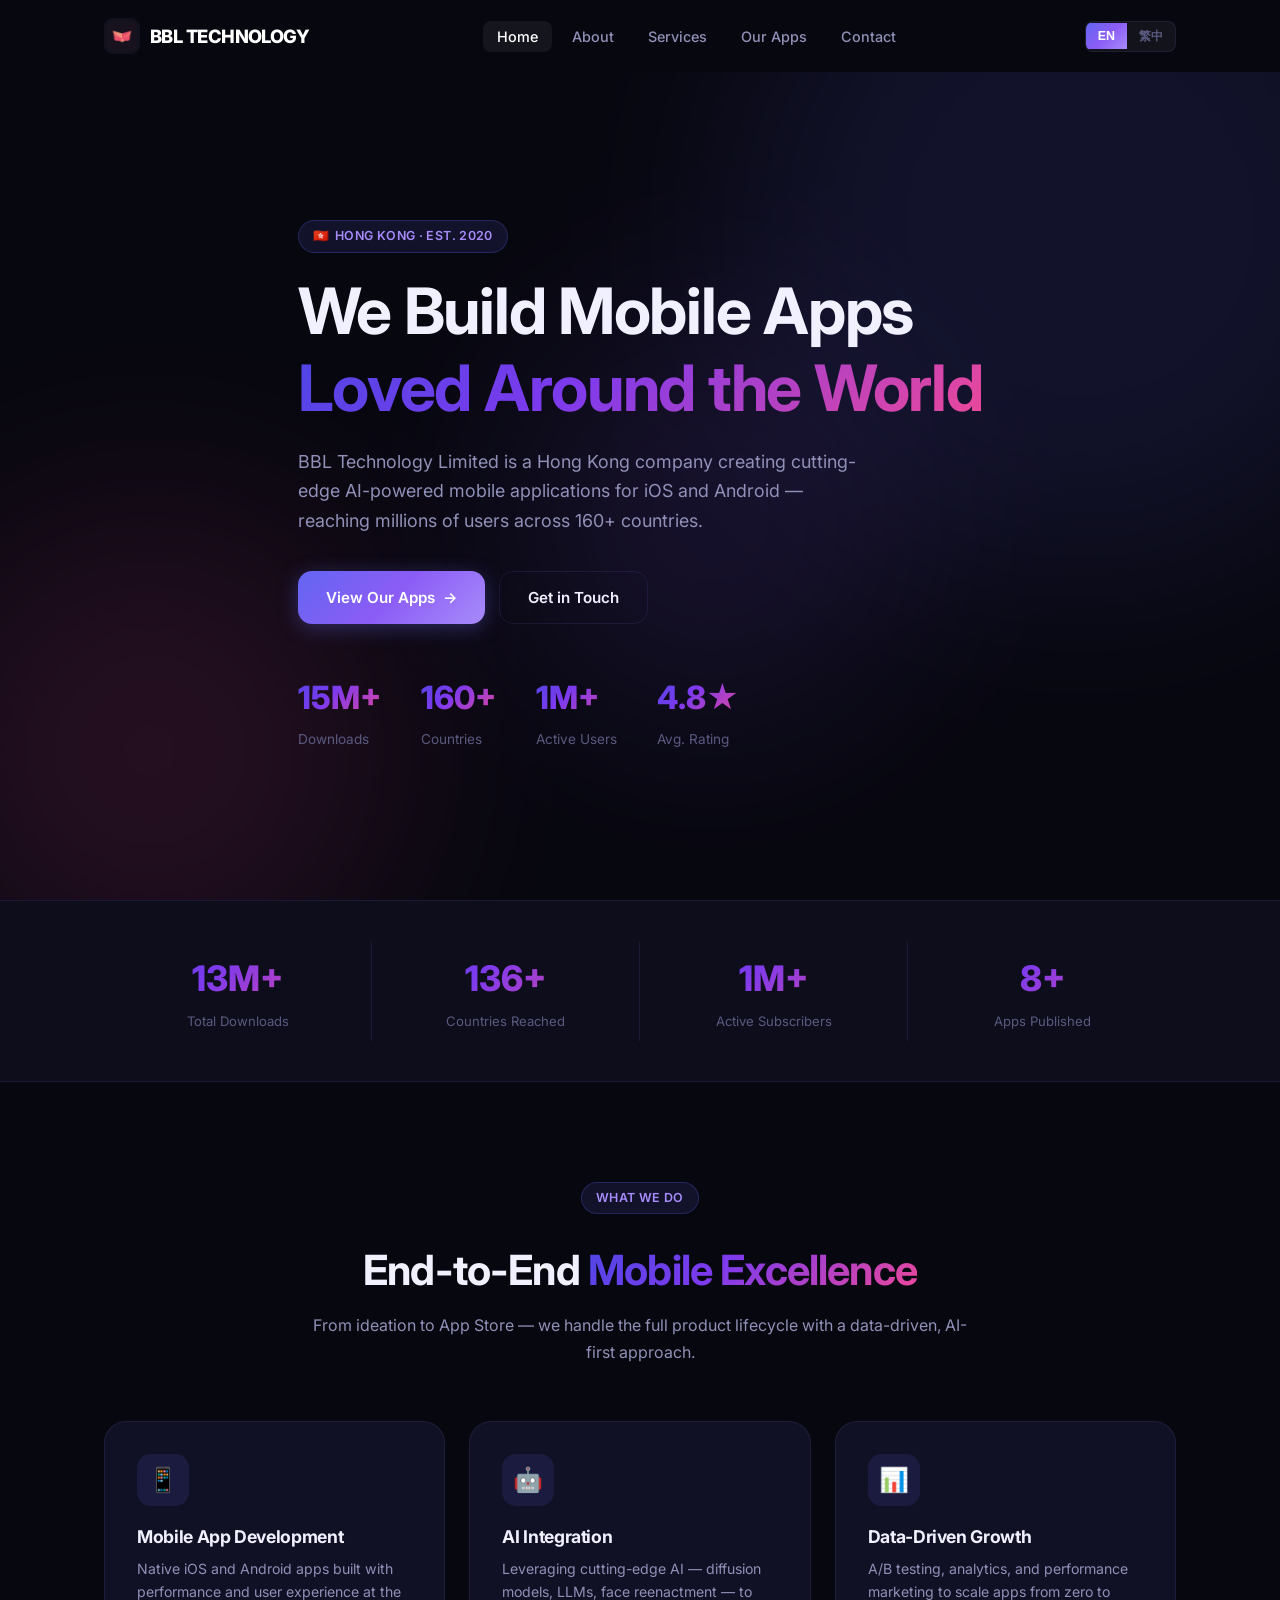
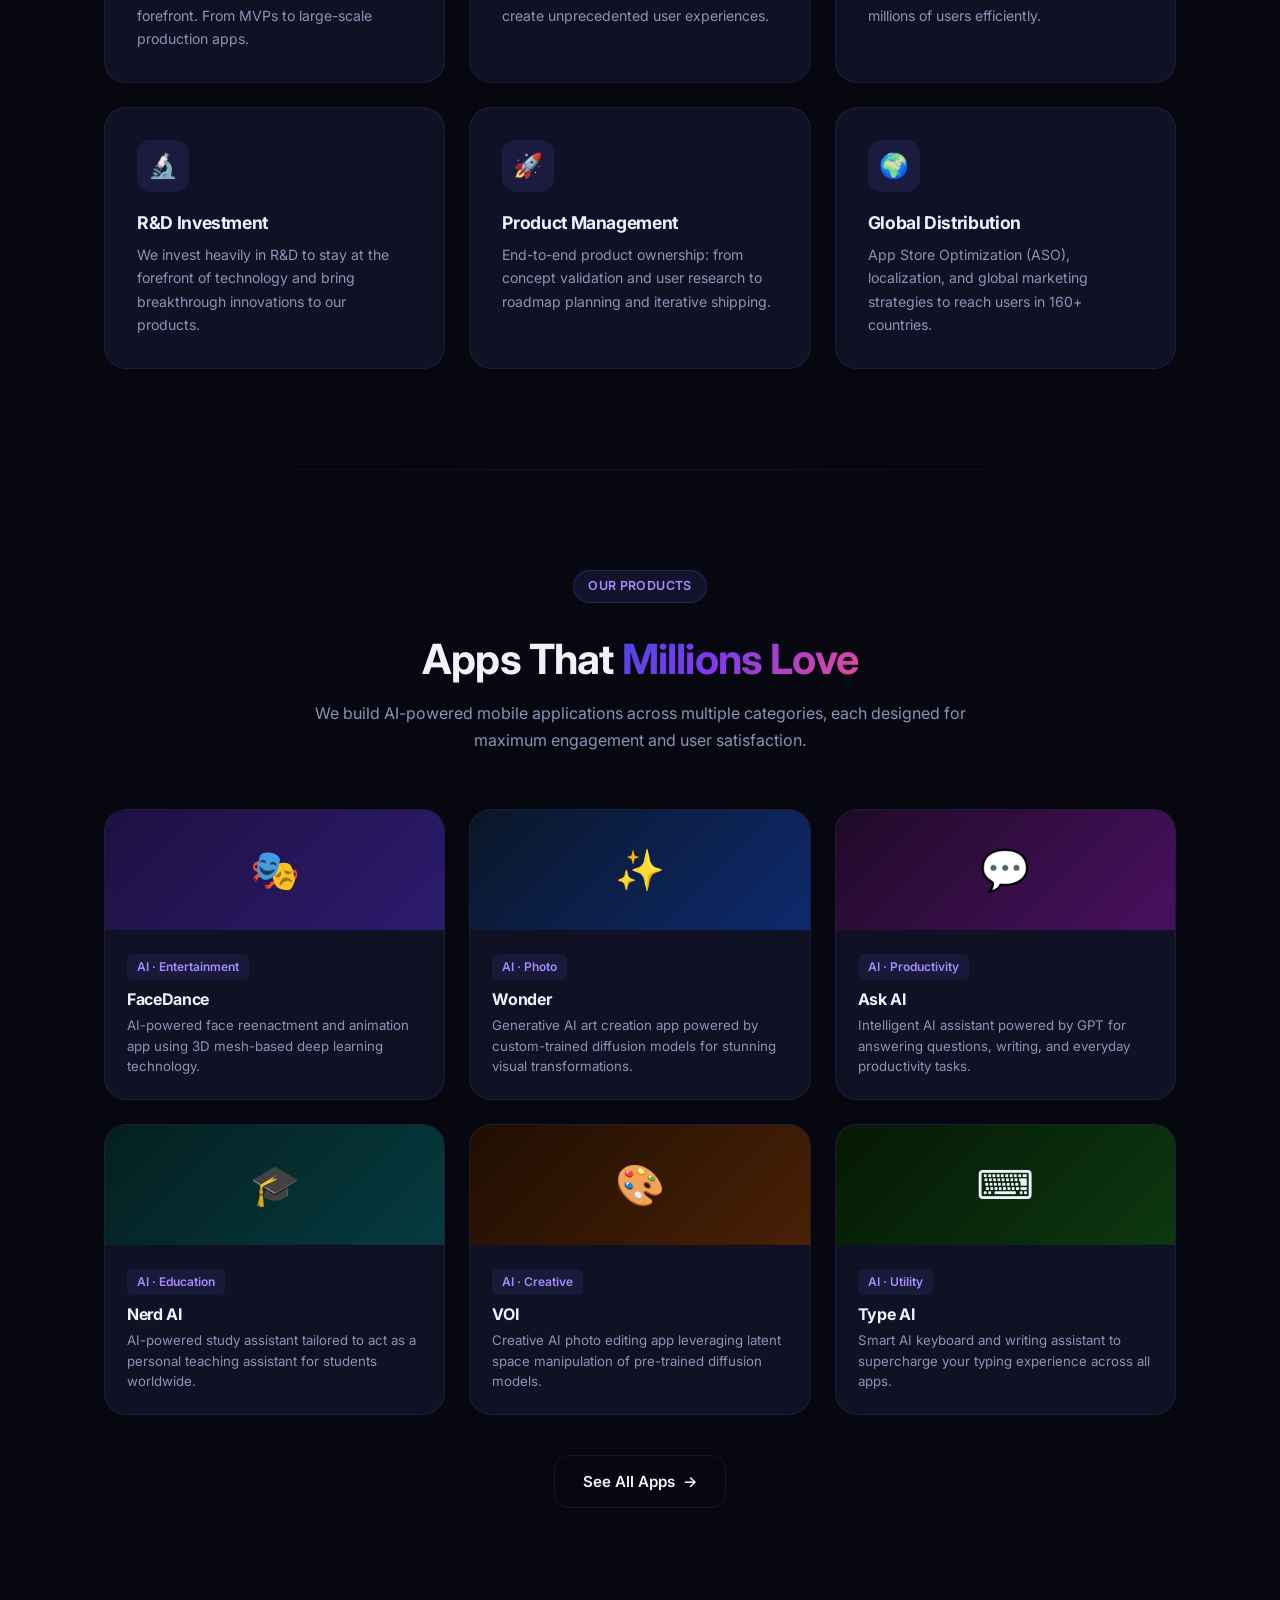
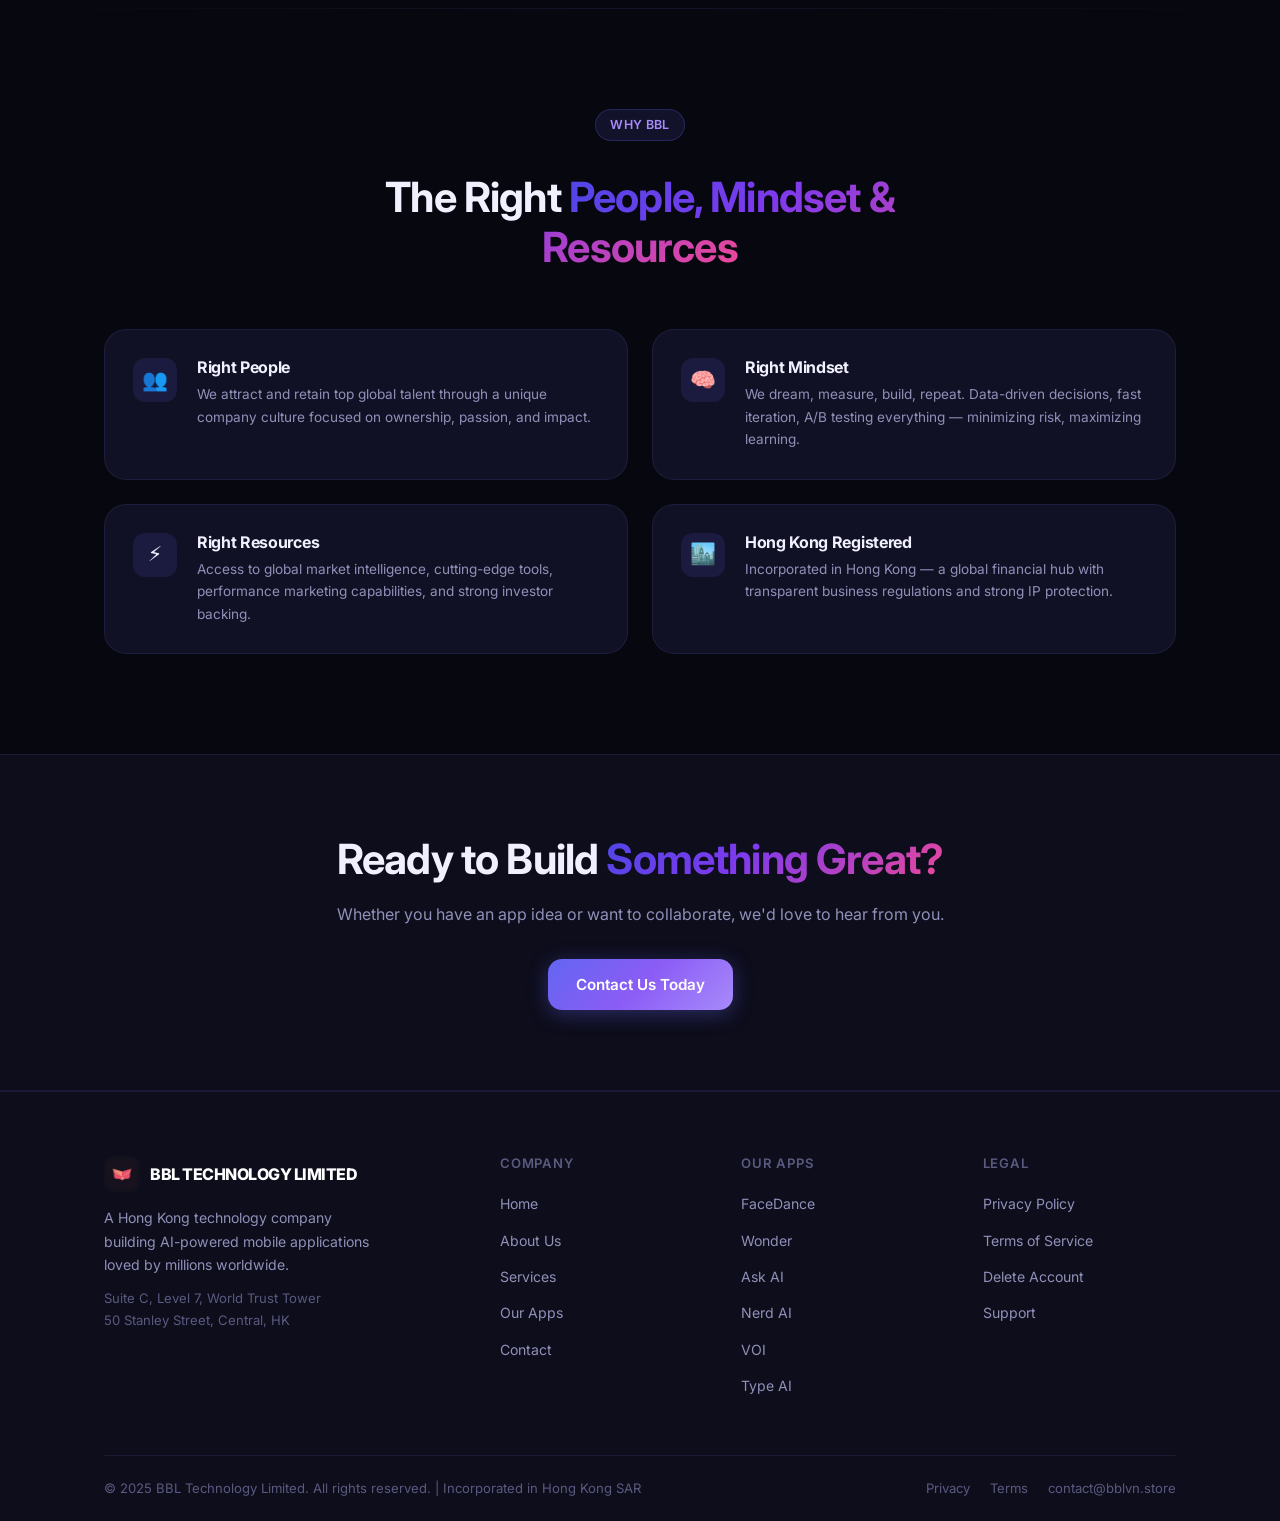
==== commit 399ebc3d: "feat: add logo" ====
--- a/index.html
+++ b/index.html
@@ -15,15 +15,17 @@
   <meta property="og:url" content="https://bblvn.store/" />
   <meta property="og:title" content="BBL Technology Limited — Mobile App Development" />
   <meta property="og:description" content="Hong Kong mobile app company building AI-powered apps loved around the world." />
-  <meta property="og:image" content="https://bblvn.store/assets/og-image.png" />
+  <meta property="og:image" content="https://bblvn.store/assets/images/logo.png" />
 
   <!-- Twitter Card -->
   <meta name="twitter:card" content="summary_large_image" />
   <meta name="twitter:title" content="BBL Technology Limited" />
   <meta name="twitter:description" content="Hong Kong mobile app company building AI-powered apps." />
 
-  <!-- Favicon inline SVG -->
-  <link rel="icon" href="data:image/svg+xml,<svg xmlns='http://www.w3.org/2000/svg' viewBox='0 0 100 100'><rect rx='22' width='100' height='100' fill='%236366f1'/><text y='.9em' font-size='68' x='12' font-family='system-ui' font-weight='900' fill='white'>B</text></svg>" />
+  <!-- Favicon -->
+  <link rel="icon" type="image/png" sizes="32x32" href="assets/images/favicon-32.png" />
+  <link rel="icon" type="image/png" sizes="16x16" href="assets/images/favicon-16.png" />
+  <link rel="apple-touch-icon" sizes="180x180" href="assets/images/apple-touch-icon.png" />
 
   <!-- Preconnect Google Fonts -->
   <link rel="preconnect" href="https://fonts.googleapis.com" />
@@ -58,7 +60,7 @@
 <nav id="navbar">
   <div class="container nav-inner">
     <a href="#home" class="nav-logo">
-      <div class="nav-logo-mark">B</div>
+      <img src="assets/images/logo.png" alt="BBL Technology" class="nav-logo-img" />
       <span>BBL TECHNOLOGY</span>
     </a>
 
@@ -1457,7 +1459,7 @@
     <div class="footer-grid">
       <div class="footer-brand">
         <a href="#home" class="nav-logo" style="font-size:1rem">
-          <div class="nav-logo-mark">B</div>
+          <img src="assets/images/logo.png" alt="BBL Technology" class="nav-logo-img" />
           <span>BBL TECHNOLOGY LIMITED</span>
         </a>
         <p data-lang-en>A Hong Kong technology company building AI-powered mobile applications loved by millions worldwide.</p>
--- a/assets/css/style.css
+++ b/assets/css/style.css
@@ -186,6 +186,15 @@
   color: #fff;
   flex-shrink: 0;
 }
+.nav-logo-img {
+  width: 36px;
+  height: 36px;
+  border-radius: 9px;
+  object-fit: contain;
+  flex-shrink: 0;
+  background: #12121f;
+  padding: 3px;
+}
 .nav-links {
   display: flex;
   align-items: center;
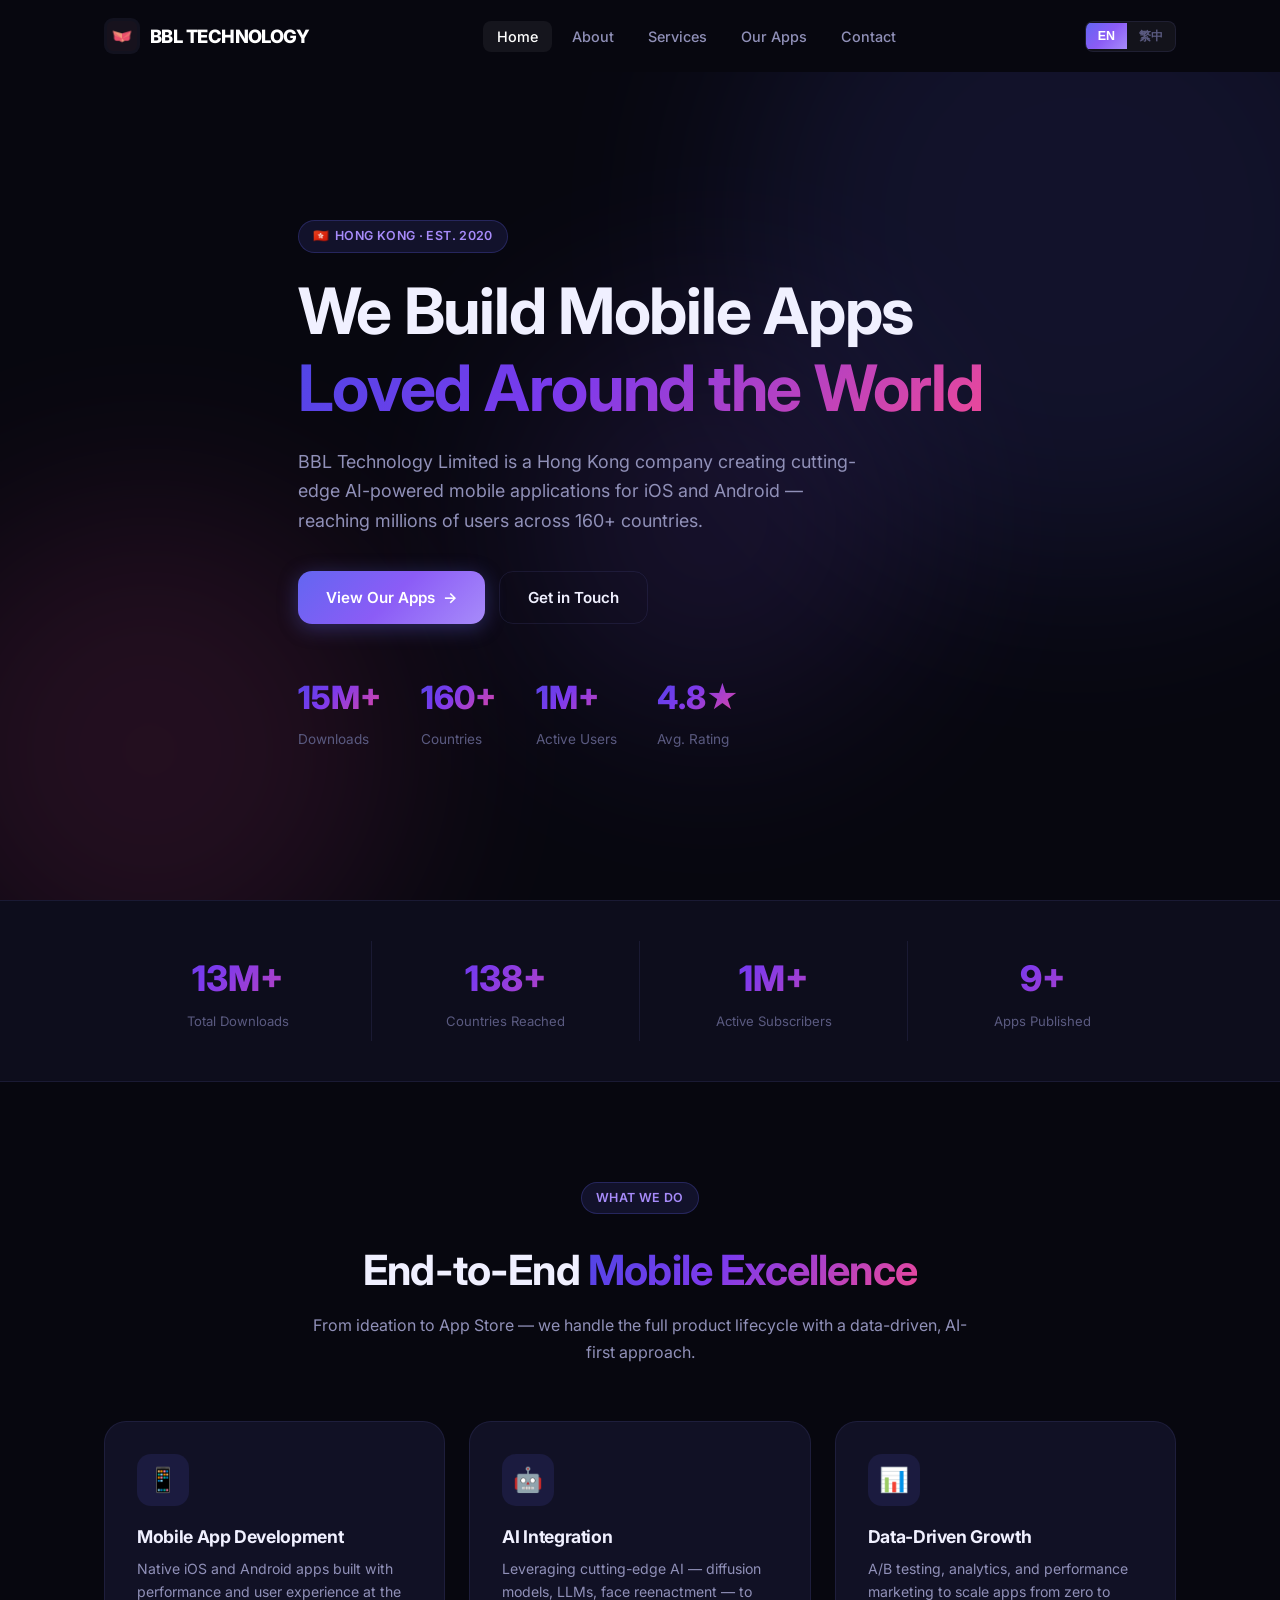
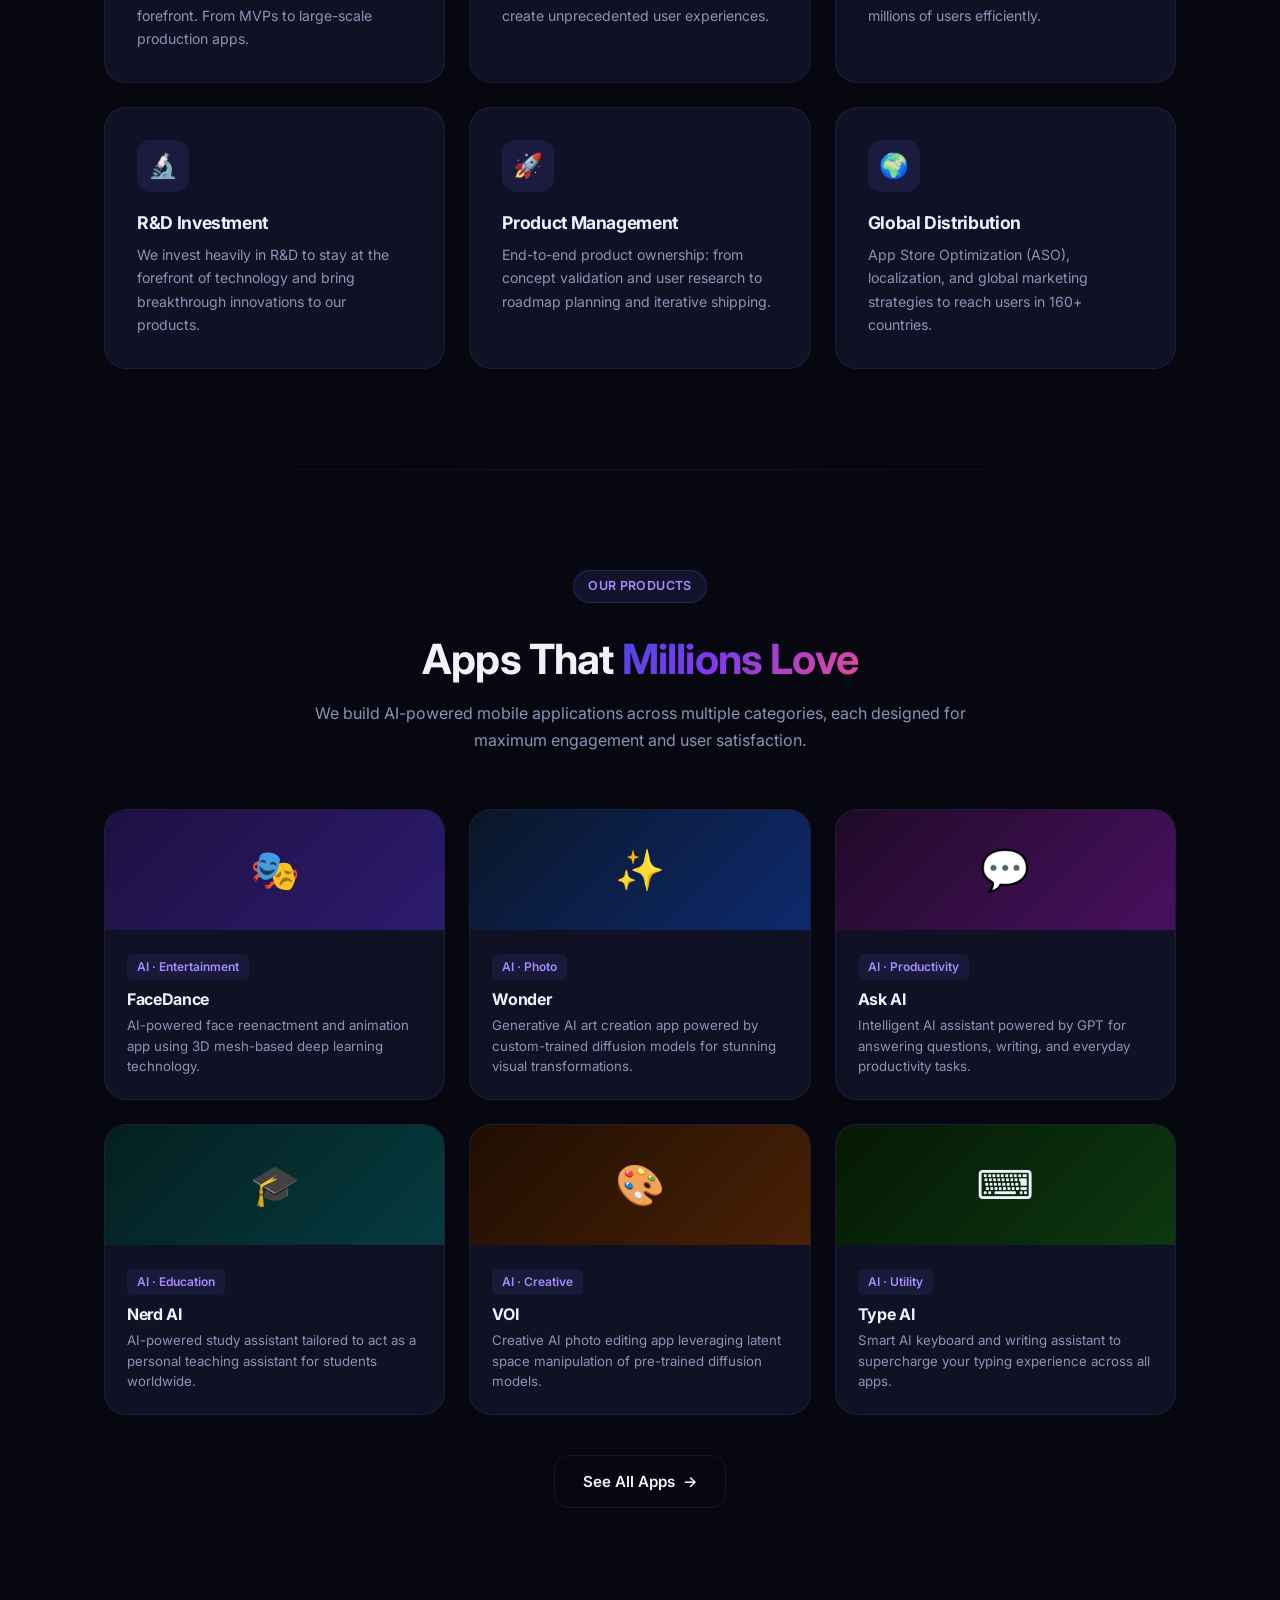
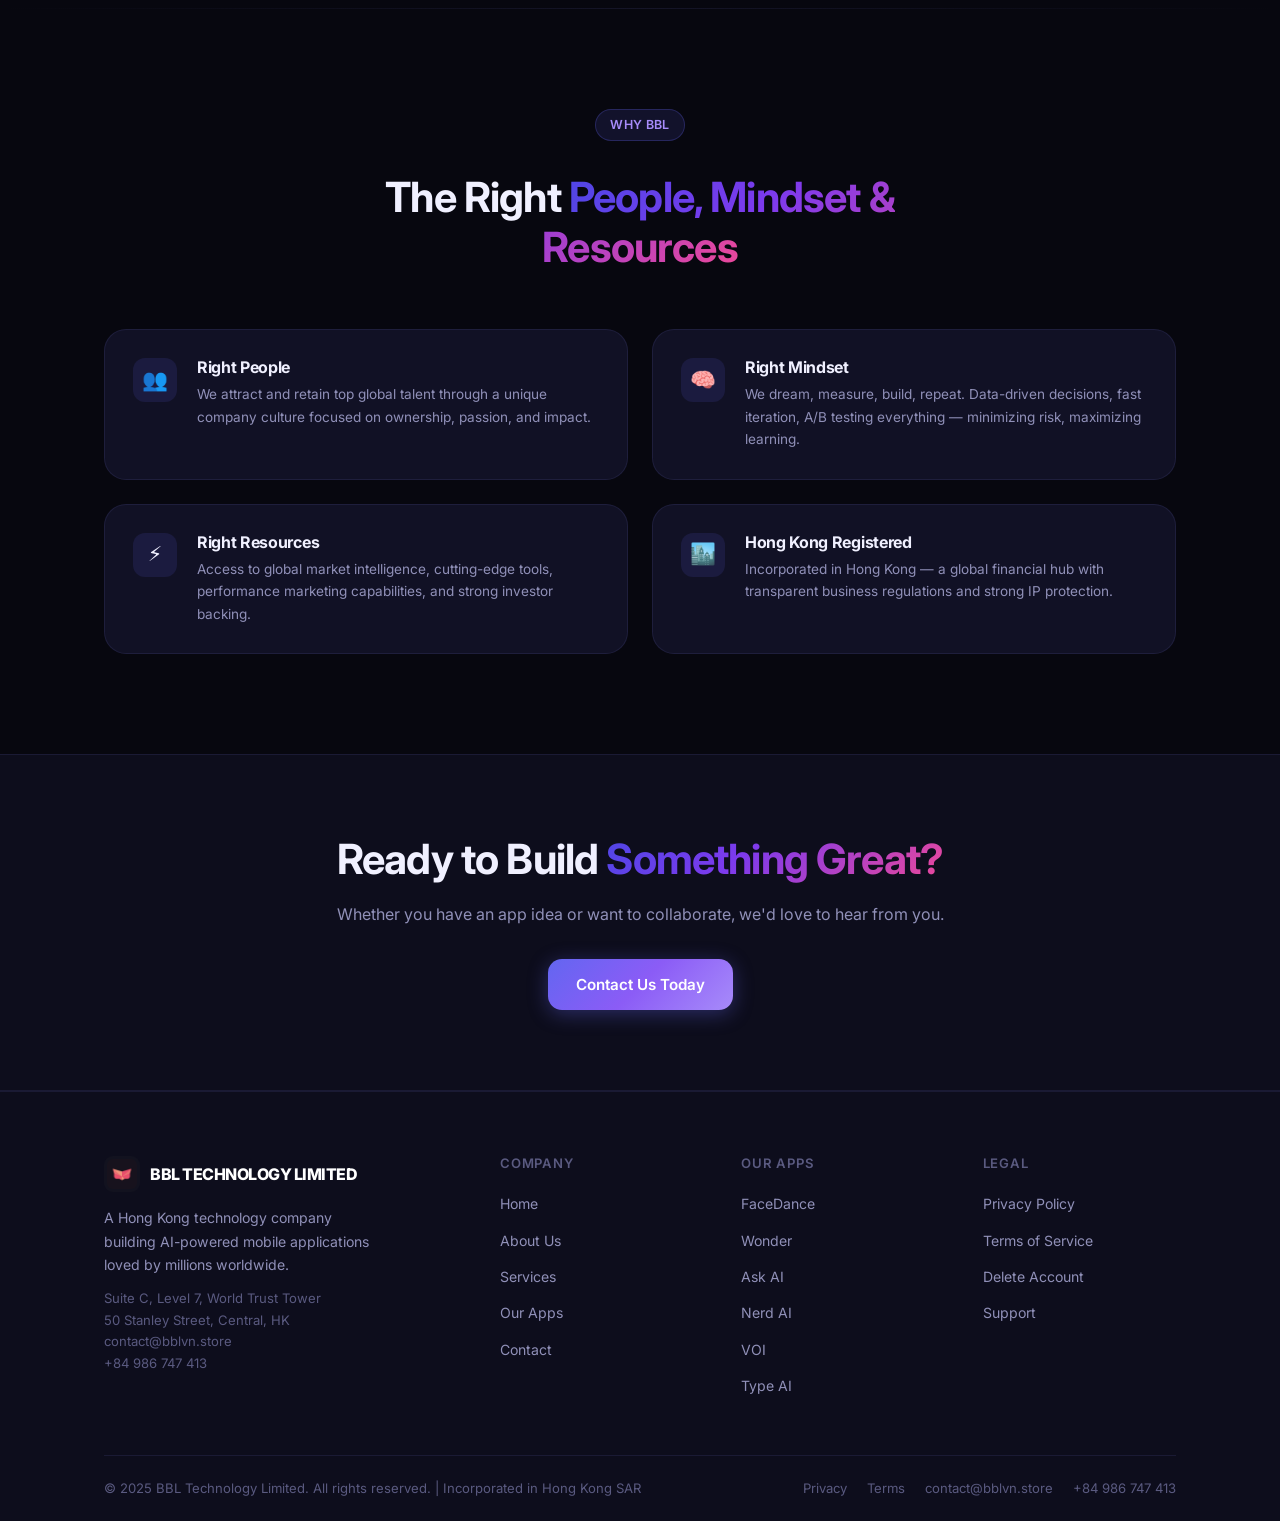
==== commit a5184c1f: "feat: add phone contact information across multiple pages" ====
--- a/index.html
+++ b/index.html
@@ -43,6 +43,7 @@
     "url": "https://bblvn.store",
     "logo": "https://bblvn.store/assets/og-image.png",
     "email": "contact@bblvn.store",
+    "telephone": "+84986747413",
     "address": {
       "@type": "PostalAddress",
       "streetAddress": "Suite C, Level 7, World Trust Tower, 50 Stanley Street",
@@ -588,7 +589,8 @@
               Central, Hong Kong
             </address>
             <div style="margin-top:20px">
-              <a href="mailto:contact@bblvn.store" style="color:var(--accent-3);font-size:0.93rem">contact@bblvn.store</a>
+              <a href="mailto:contact@bblvn.store" style="color:var(--accent-3);font-size:0.93rem">contact@bblvn.store</a><br />
+              <a href="tel:+84986747413" style="color:var(--accent-3);font-size:0.93rem">+84 986 747 413</a>
             </div>
           </div>
         </div>
@@ -933,6 +935,14 @@
               </div>
             </div>
             <div class="contact-info-card">
+              <div class="contact-icon">📞</div>
+              <div>
+                <h4 data-lang-en>Phone</h4>
+                <h4 style="display:none" data-lang-zh>電話</h4>
+                <a href="tel:+84986747413">+84 986 747 413</a>
+              </div>
+            </div>
+            <div class="contact-info-card">
               <div class="contact-icon">🌐</div>
               <div>
                 <h4 data-lang-en>Website</h4>
@@ -1161,6 +1171,7 @@
               Suite C, Level 7, World Trust Tower<br />
               50 Stanley Street, Central, Hong Kong<br />
               Email: <a href="mailto:contact@bblvn.store">contact@bblvn.store</a><br />
+              Phone: <a href="tel:+84986747413">+84 986 747 413</a><br />
               Website: <a href="https://bblvn.store">https://bblvn.store</a></p>
             </div>
           </section>
@@ -1311,7 +1322,8 @@
               <p><strong>BBL Technology Limited</strong><br />
               Suite C, Level 7, World Trust Tower<br />
               50 Stanley Street, Central, Hong Kong<br />
-              Email: <a href="mailto:contact@bblvn.store">contact@bblvn.store</a></p>
+              Email: <a href="mailto:contact@bblvn.store">contact@bblvn.store</a><br />
+              Phone: <a href="tel:+84986747413">+84 986 747 413</a></p>
             </div>
           </section>
         </div>
@@ -1465,7 +1477,9 @@
         <p data-lang-en>A Hong Kong technology company building AI-powered mobile applications loved by millions worldwide.</p>
         <p style="display:none" data-lang-zh>香港科技公司，打造深受全球數百萬用戶喜愛的 AI 移動應用程式。</p>
         <p style="margin-top:12px;font-size:0.82rem;color:var(--text-muted)">
-          Suite C, Level 7, World Trust Tower<br />50 Stanley Street, Central, HK
+          Suite C, Level 7, World Trust Tower<br />50 Stanley Street, Central, HK<br />
+          <a href="mailto:contact@bblvn.store" style="color:inherit">contact@bblvn.store</a><br />
+          <a href="tel:+84986747413" style="color:inherit">+84 986 747 413</a>
         </p>
       </div>
       <div class="footer-col">
@@ -1509,6 +1523,7 @@
         <a href="#privacy" data-lang-en>Privacy</a><a href="#privacy" style="display:none" data-lang-zh>隱私</a>
         <a href="#terms" data-lang-en>Terms</a><a href="#terms" style="display:none" data-lang-zh>條款</a>
         <a href="mailto:contact@bblvn.store">contact@bblvn.store</a>
+        <a href="tel:+84986747413">+84 986 747 413</a>
       </div>
     </div>
   </div>
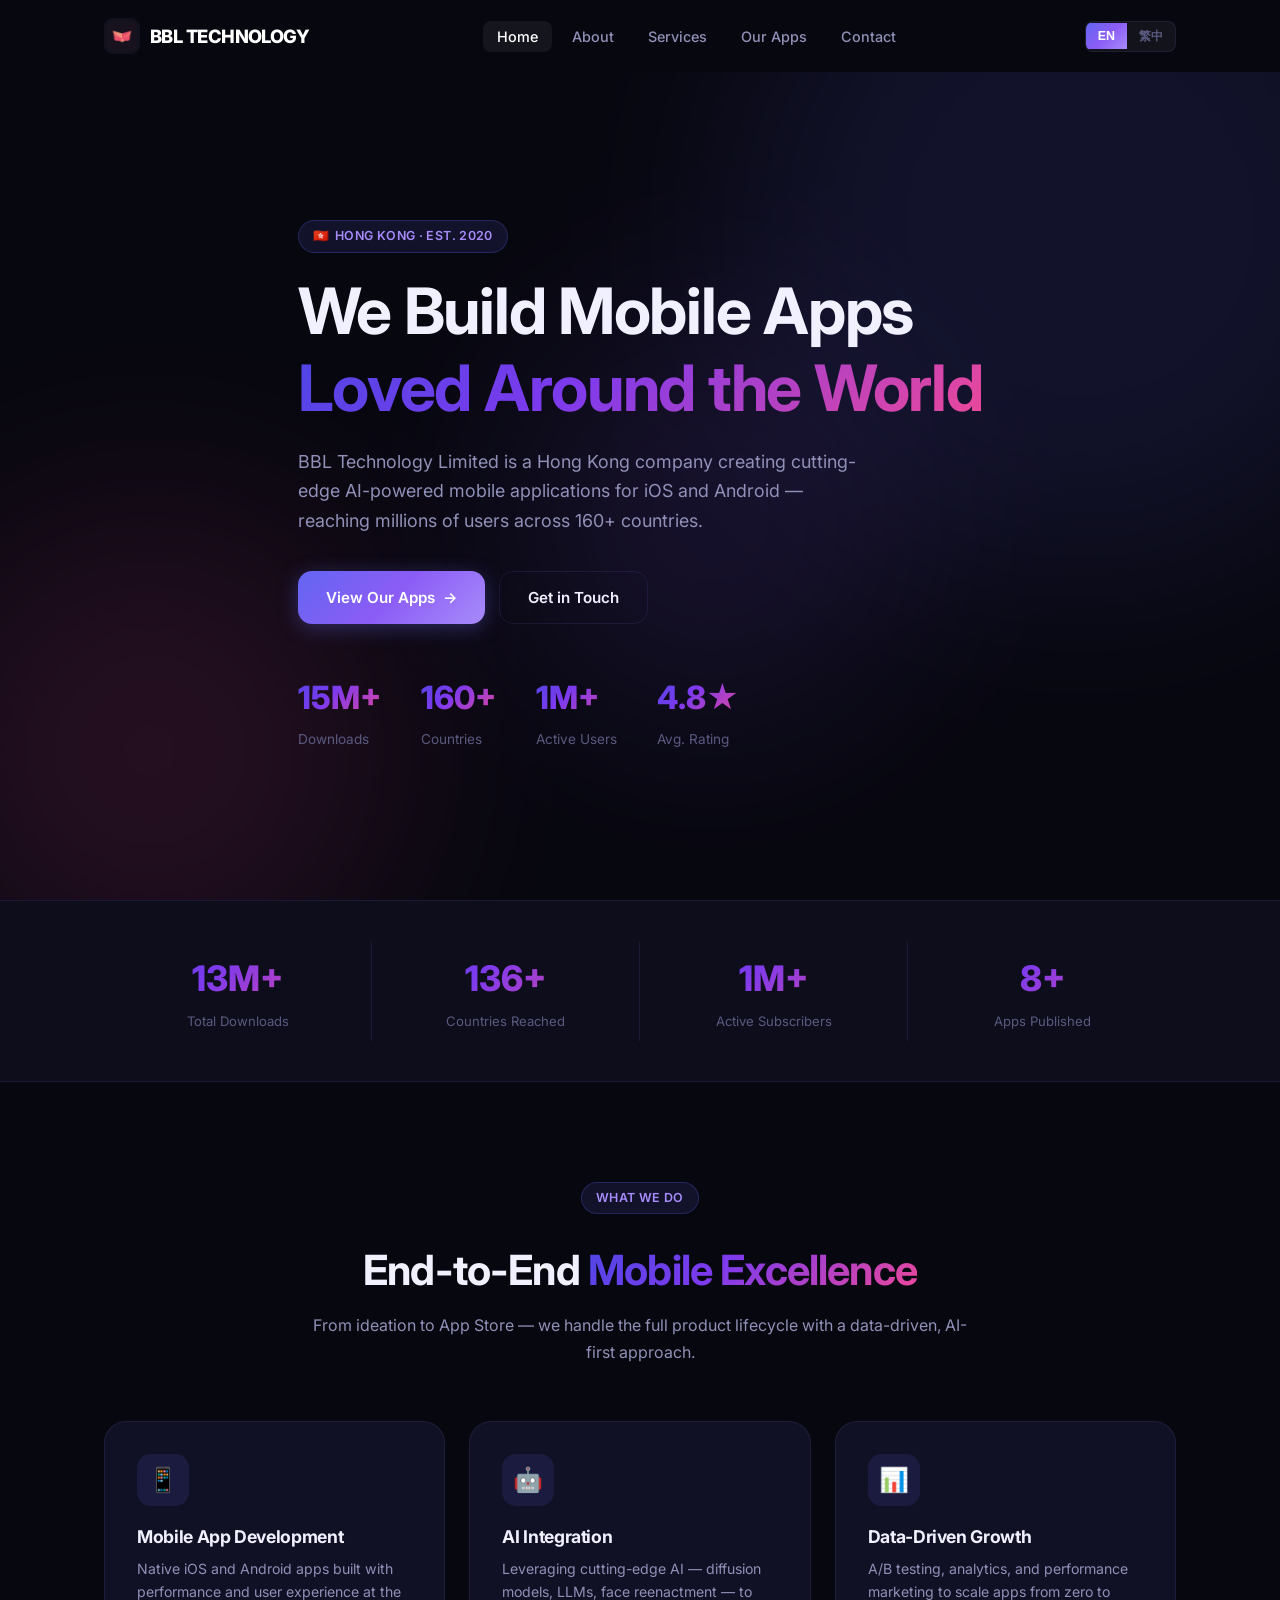
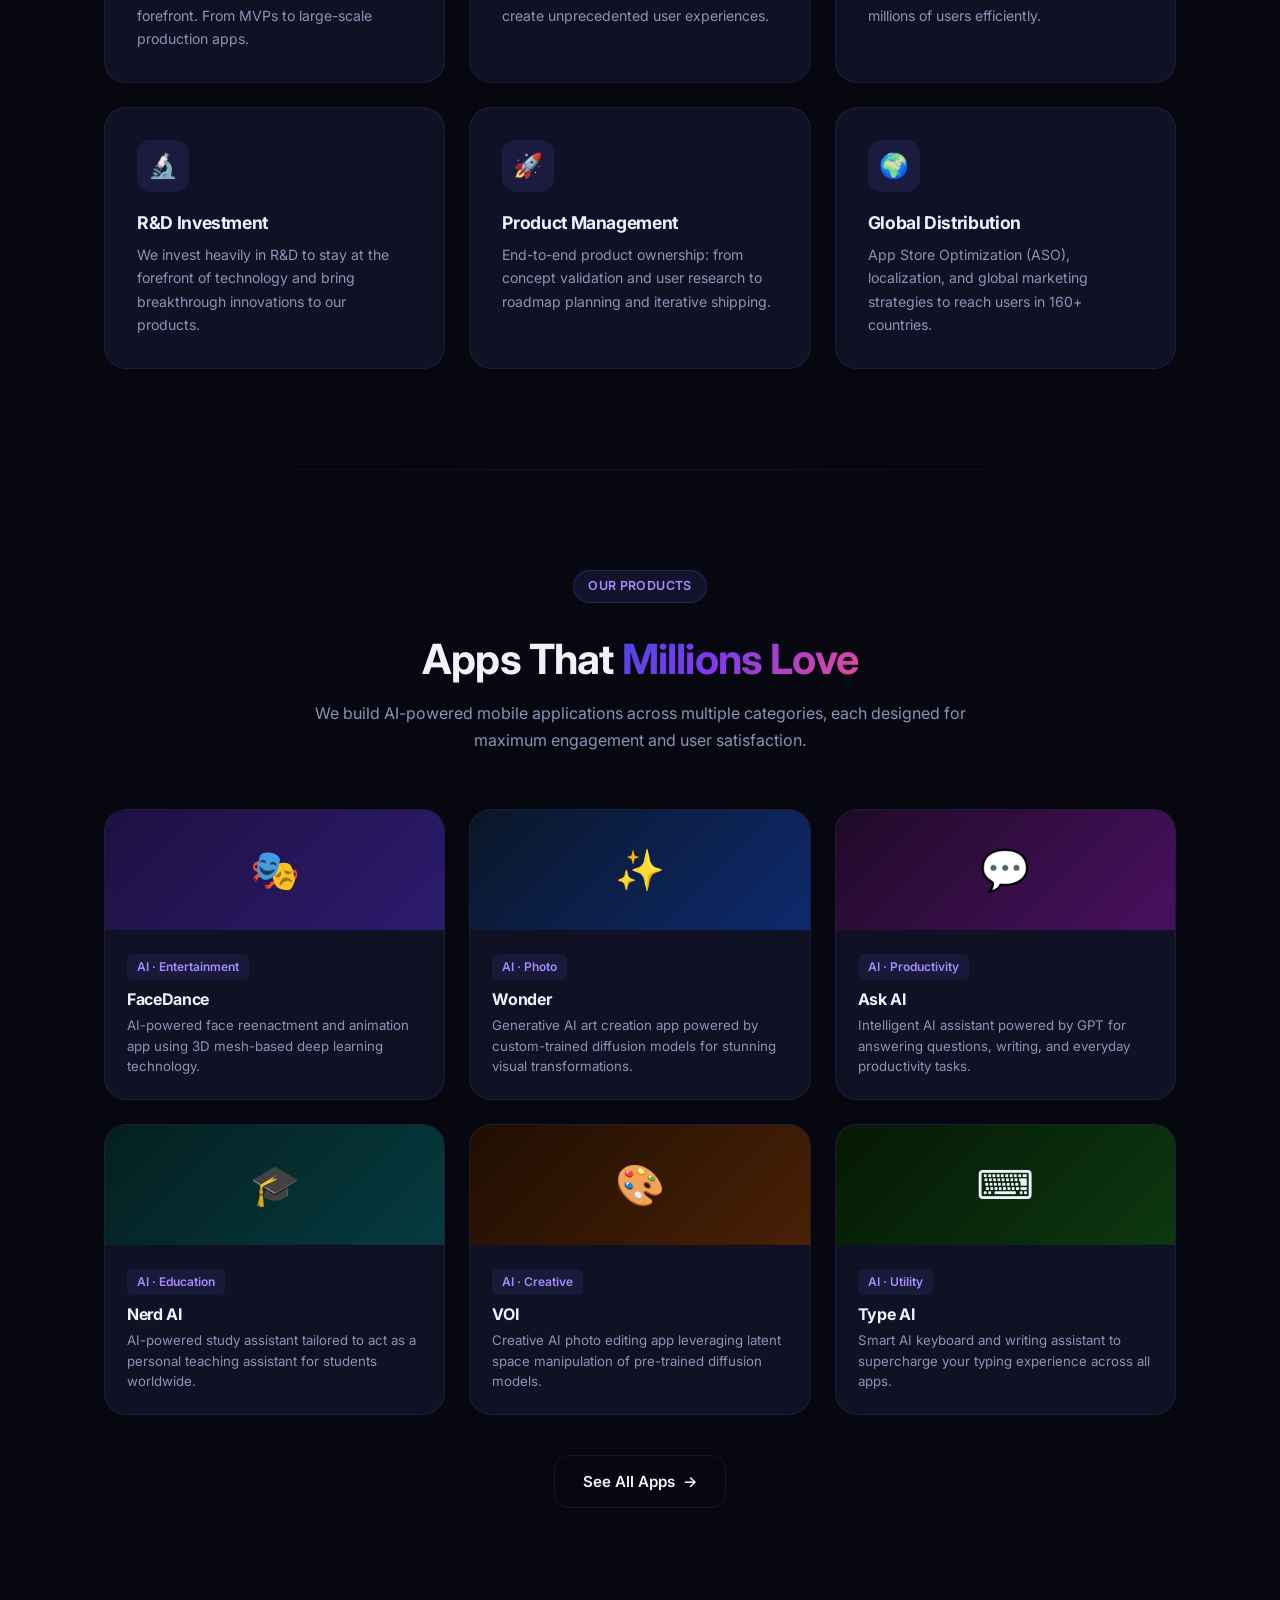
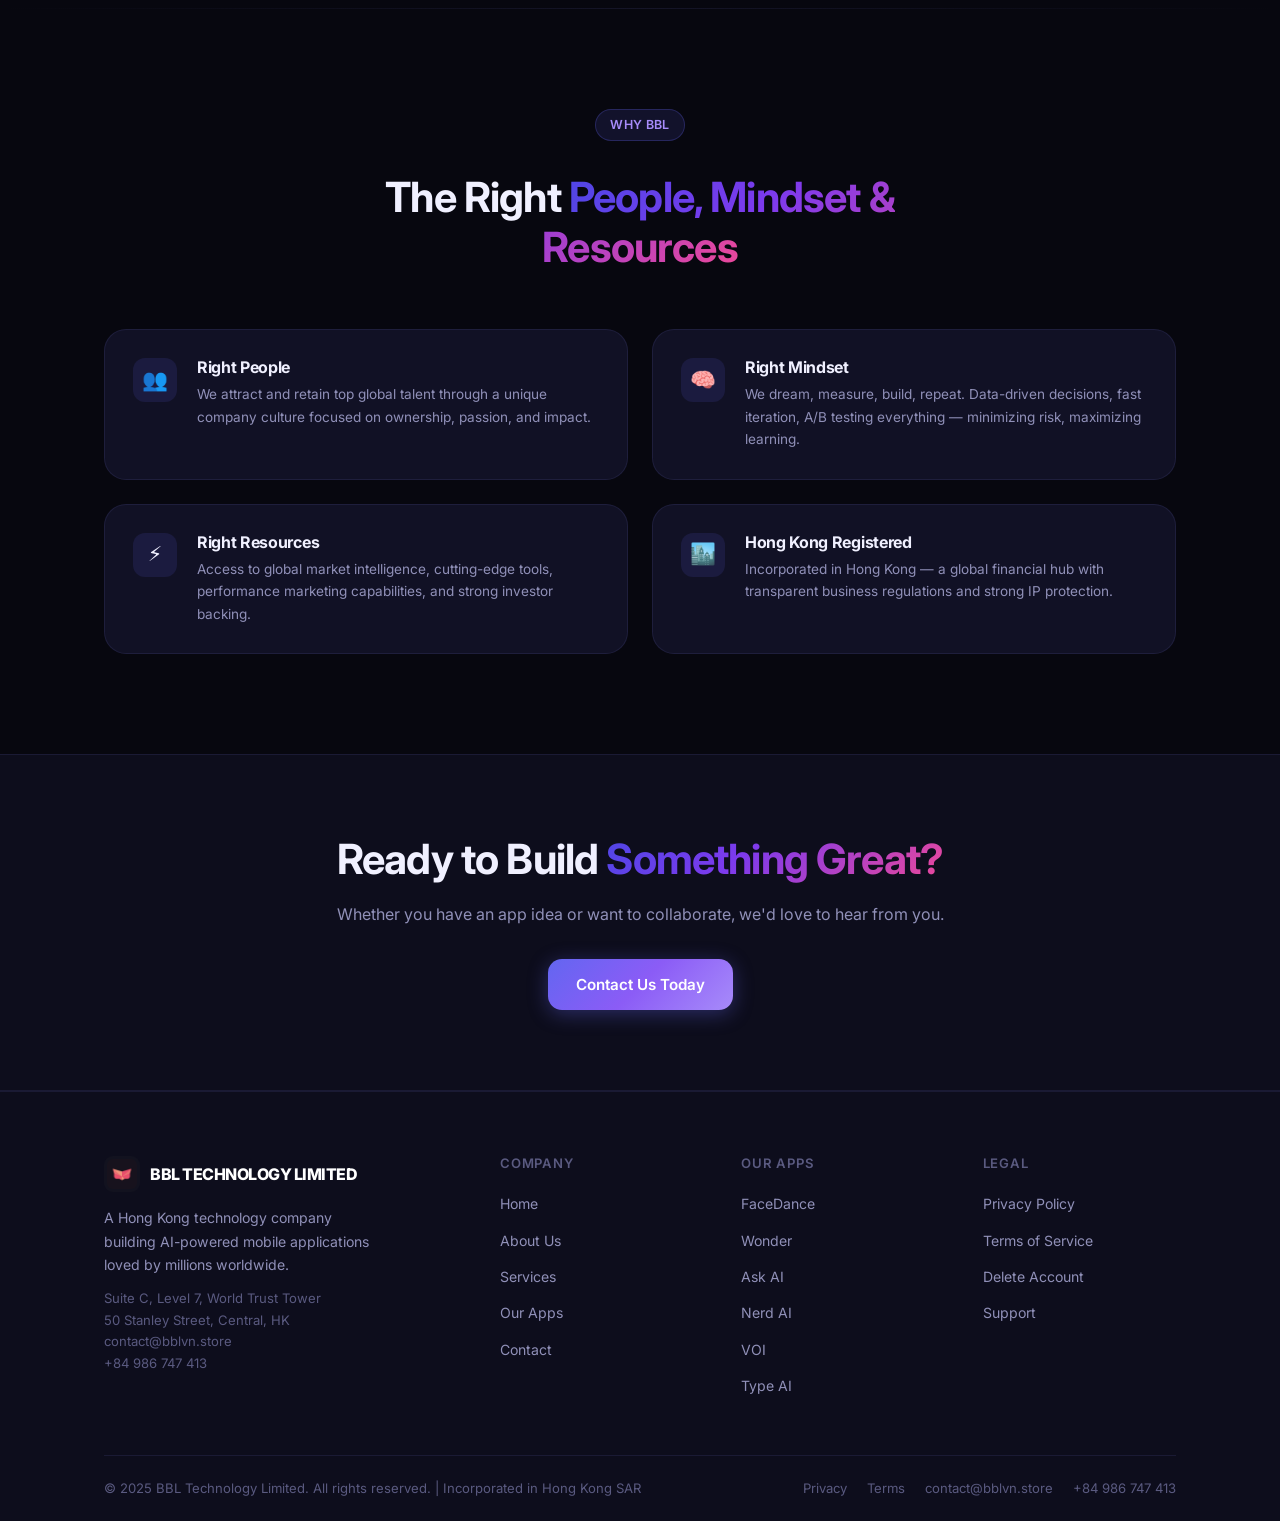
==== commit a042409b: "feat: enhance navigation with multilingual support for menu items" ====
--- a/index.html
+++ b/index.html
@@ -66,11 +66,36 @@
     </a>
 
     <ul class="nav-links">
-      <li><a href="#home">Home</a></li>
-      <li><a href="#about">About</a></li>
-      <li><a href="#services">Services</a></li>
-      <li><a href="#apps">Our Apps</a></li>
-      <li><a href="#contact">Contact</a></li>
+      <li>
+        <a href="#home">
+          <span data-lang-en>Home</span>
+          <span data-lang-zh style="display:none">首頁</span>
+        </a>
+      </li>
+      <li>
+        <a href="#about">
+          <span data-lang-en>About</span>
+          <span data-lang-zh style="display:none">關於我們</span>
+        </a>
+      </li>
+      <li>
+        <a href="#services">
+          <span data-lang-en>Services</span>
+          <span data-lang-zh style="display:none">服務</span>
+        </a>
+      </li>
+      <li>
+        <a href="#apps">
+          <span data-lang-en>Our Apps</span>
+          <span data-lang-zh style="display:none">我們的應用</span>
+        </a>
+      </li>
+      <li>
+        <a href="#contact">
+          <span data-lang-en>Contact</span>
+          <span data-lang-zh style="display:none">聯繫我們</span>
+        </a>
+      </li>
     </ul>
 
     <div class="nav-right">
@@ -107,8 +132,14 @@
     <span data-lang-en>Contact</span>
     <span data-lang-zh style="display:none">聯繫我們</span>
   </a>
-  <a href="#privacy" style="color:var(--text-muted);font-size:0.85rem">Privacy Policy</a>
-  <a href="#terms" style="color:var(--text-muted);font-size:0.85rem">Terms of Service</a>
+  <a href="#privacy" style="color:var(--text-muted);font-size:0.85rem">
+    <span data-lang-en>Privacy Policy</span>
+    <span data-lang-zh style="display:none">隱私政策</span>
+  </a>
+  <a href="#terms" style="color:var(--text-muted);font-size:0.85rem">
+    <span data-lang-en>Terms of Service</span>
+    <span data-lang-zh style="display:none">服務條款</span>
+  </a>
 </div>
 
 <!-- ===================== APP ===================== -->
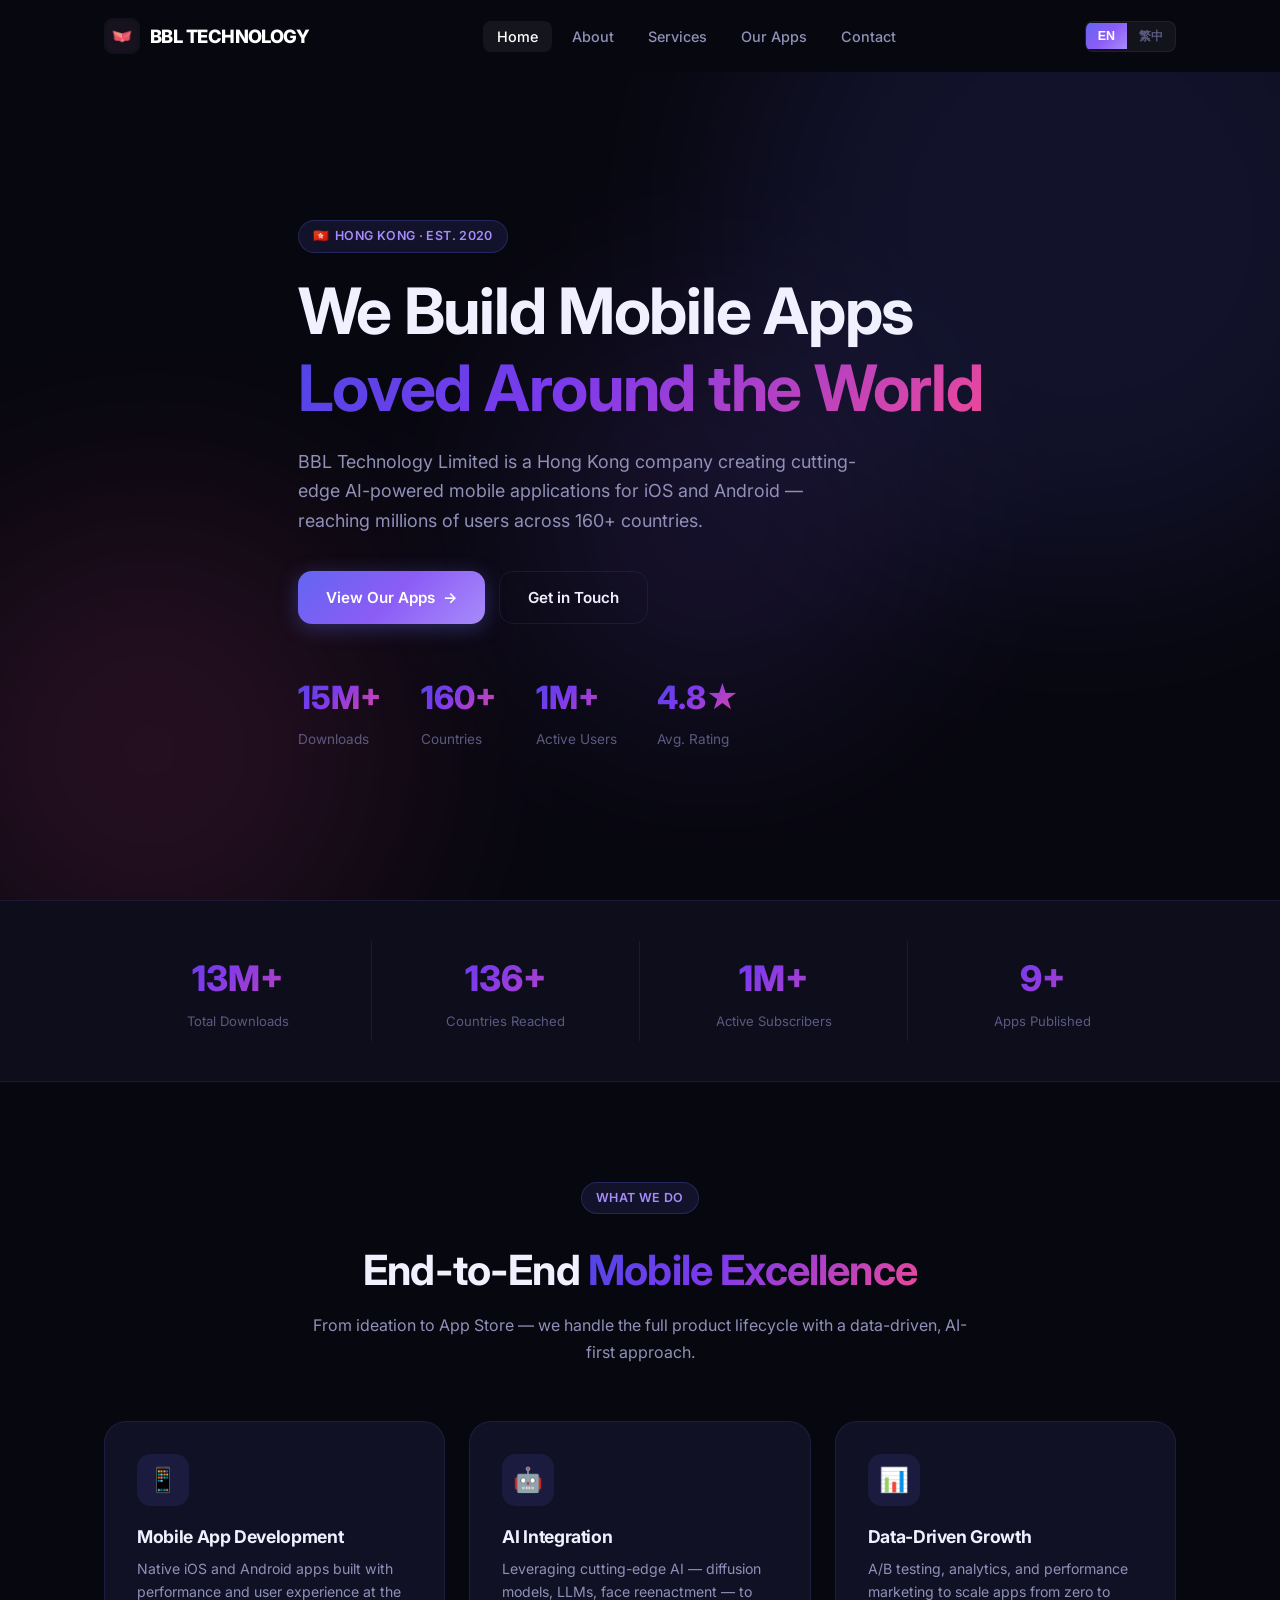
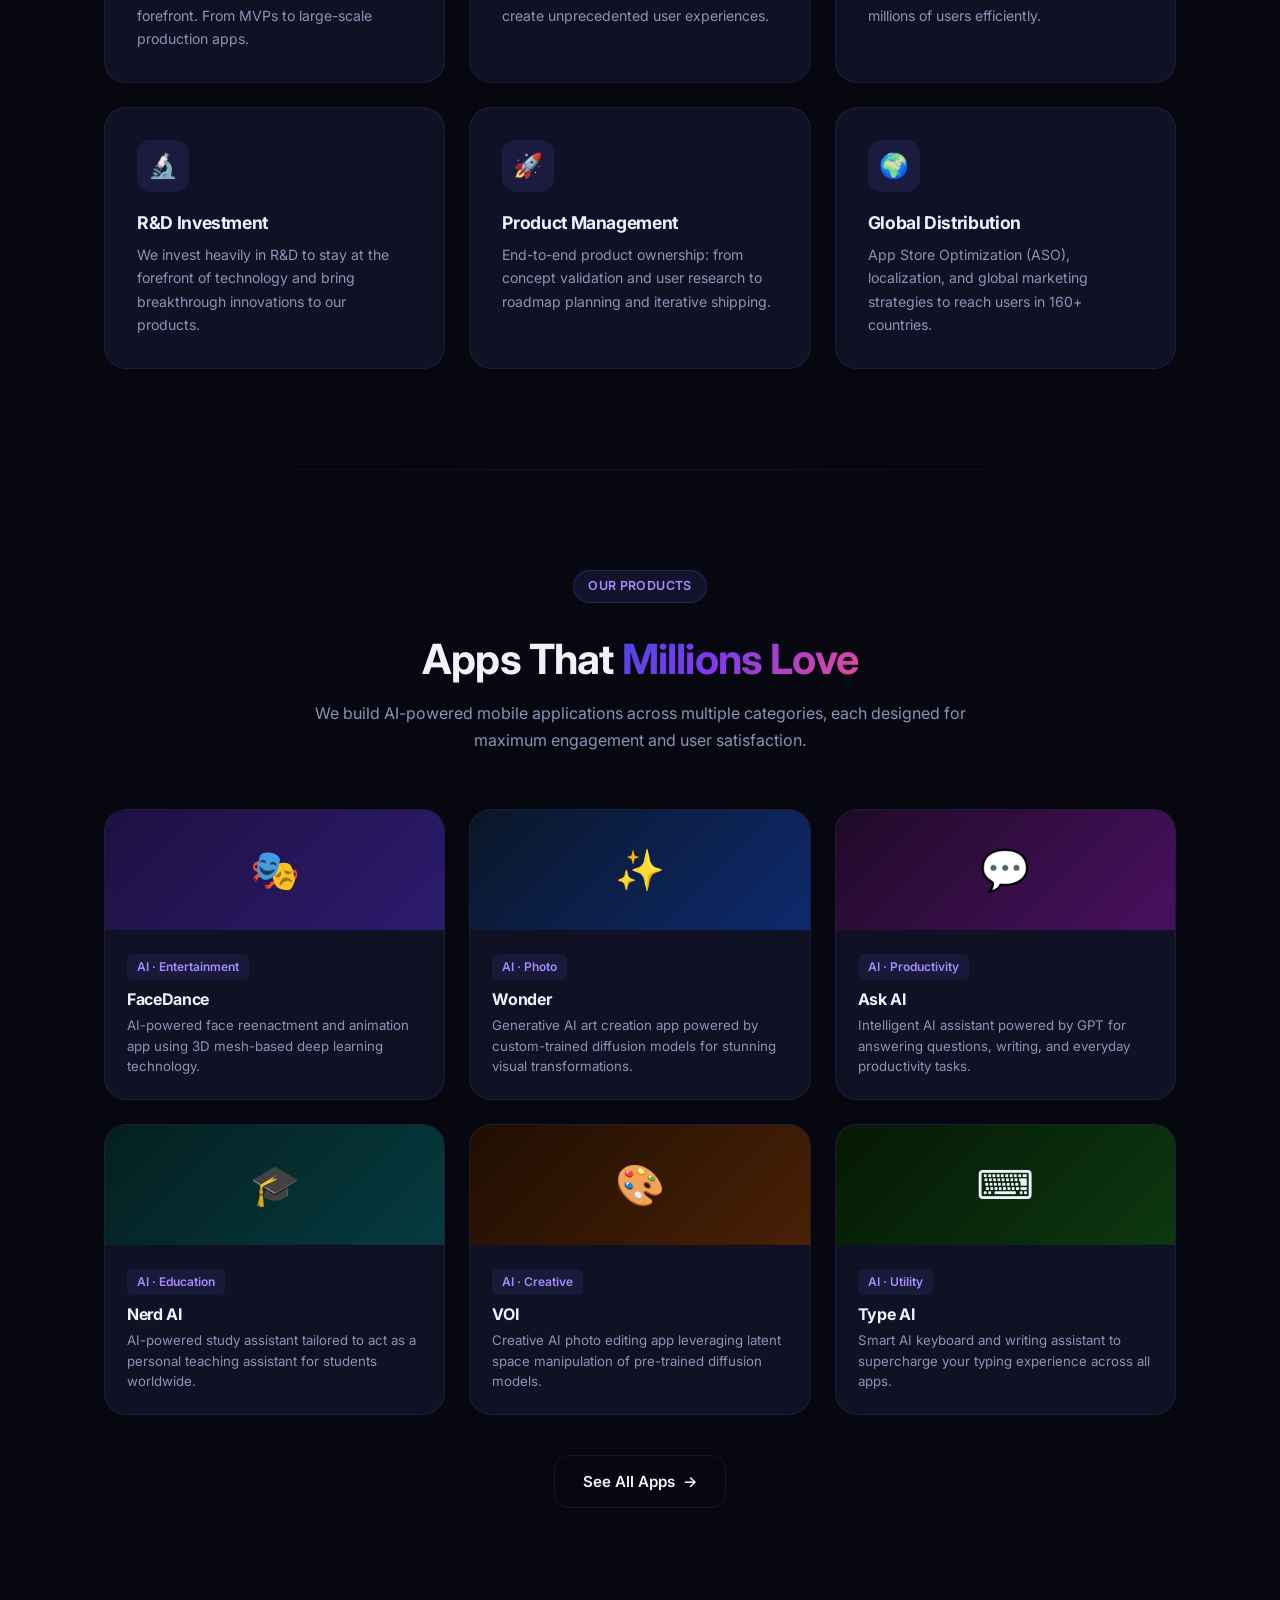
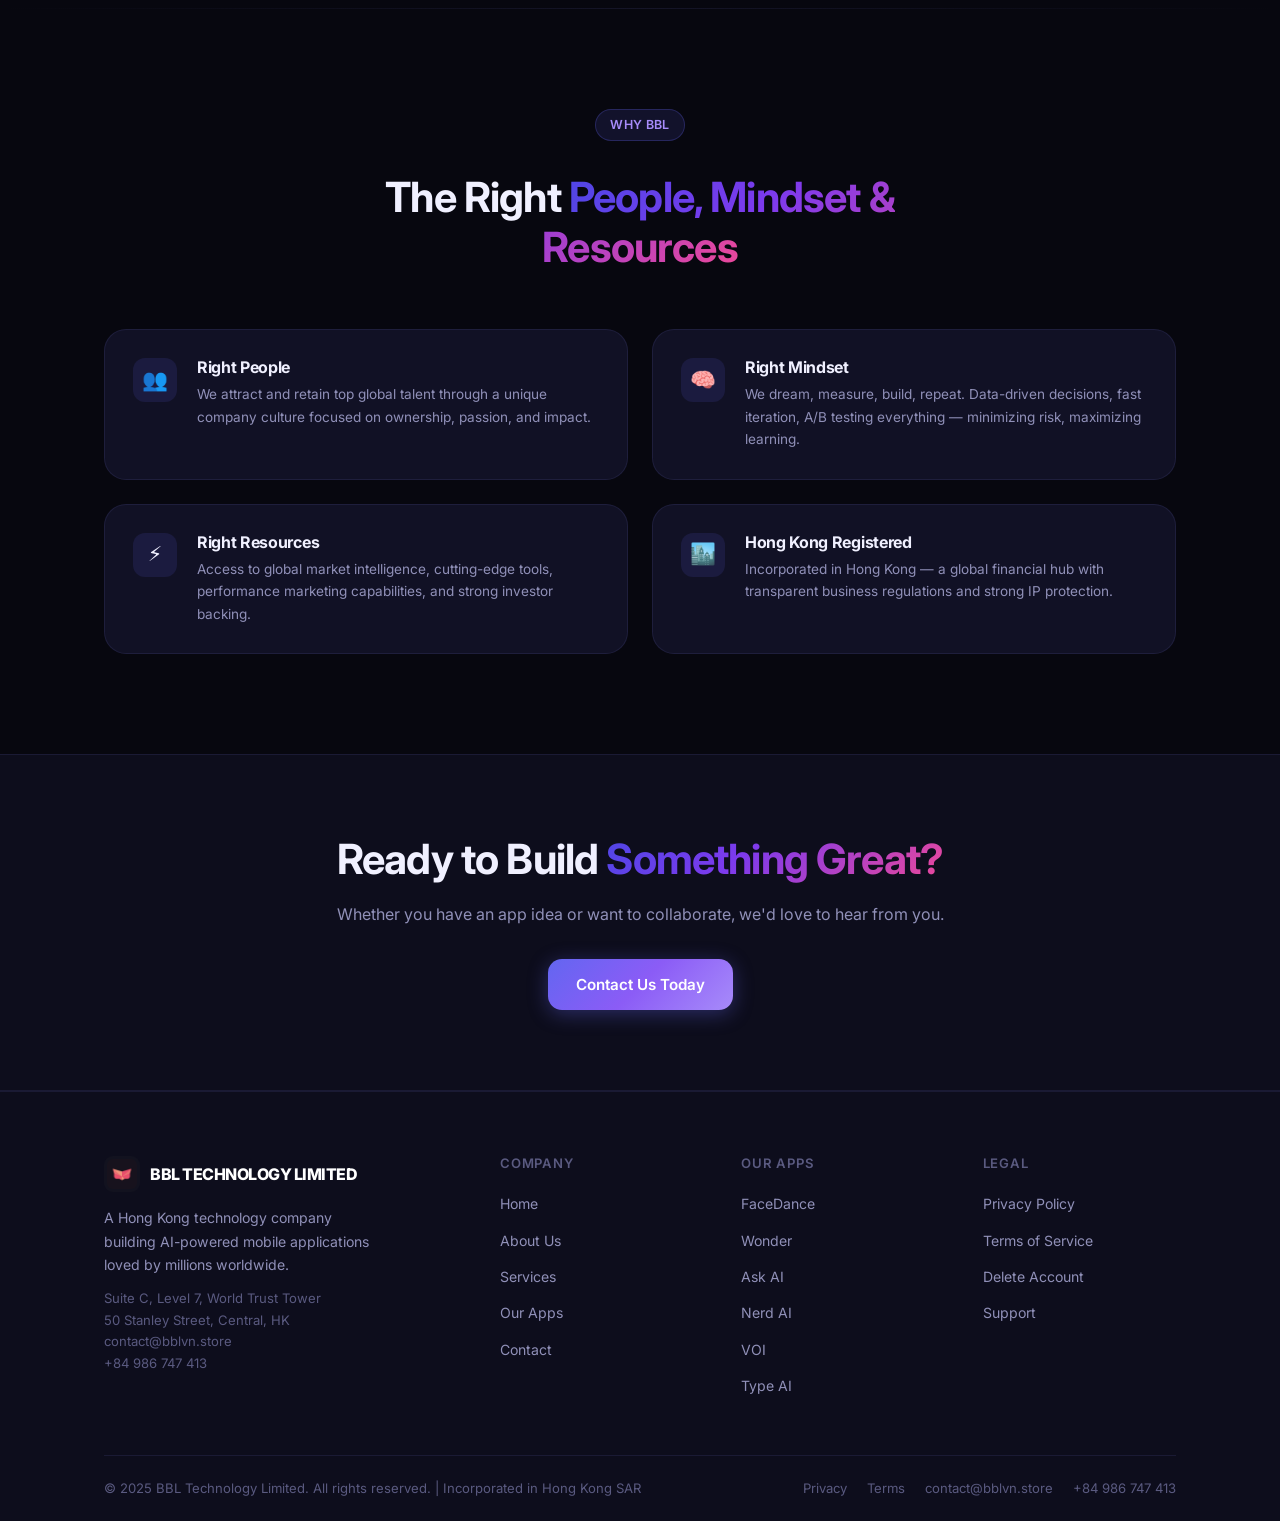
==== commit 8dd98e9d: "feat: add sitemap and robots.txt for improved SEO" ====
--- a/index.html
+++ b/index.html
@@ -9,6 +9,7 @@
   <meta name="robots" content="index, follow" />
   <meta name="author" content="BBL Technology Limited" />
   <link rel="canonical" href="https://bblvn.store/" />
+  <link rel="sitemap" type="application/xml" title="Sitemap" href="https://bblvn.store/sitemap.xml" />
 
   <!-- Open Graph -->
   <meta property="og:type" content="website" />
